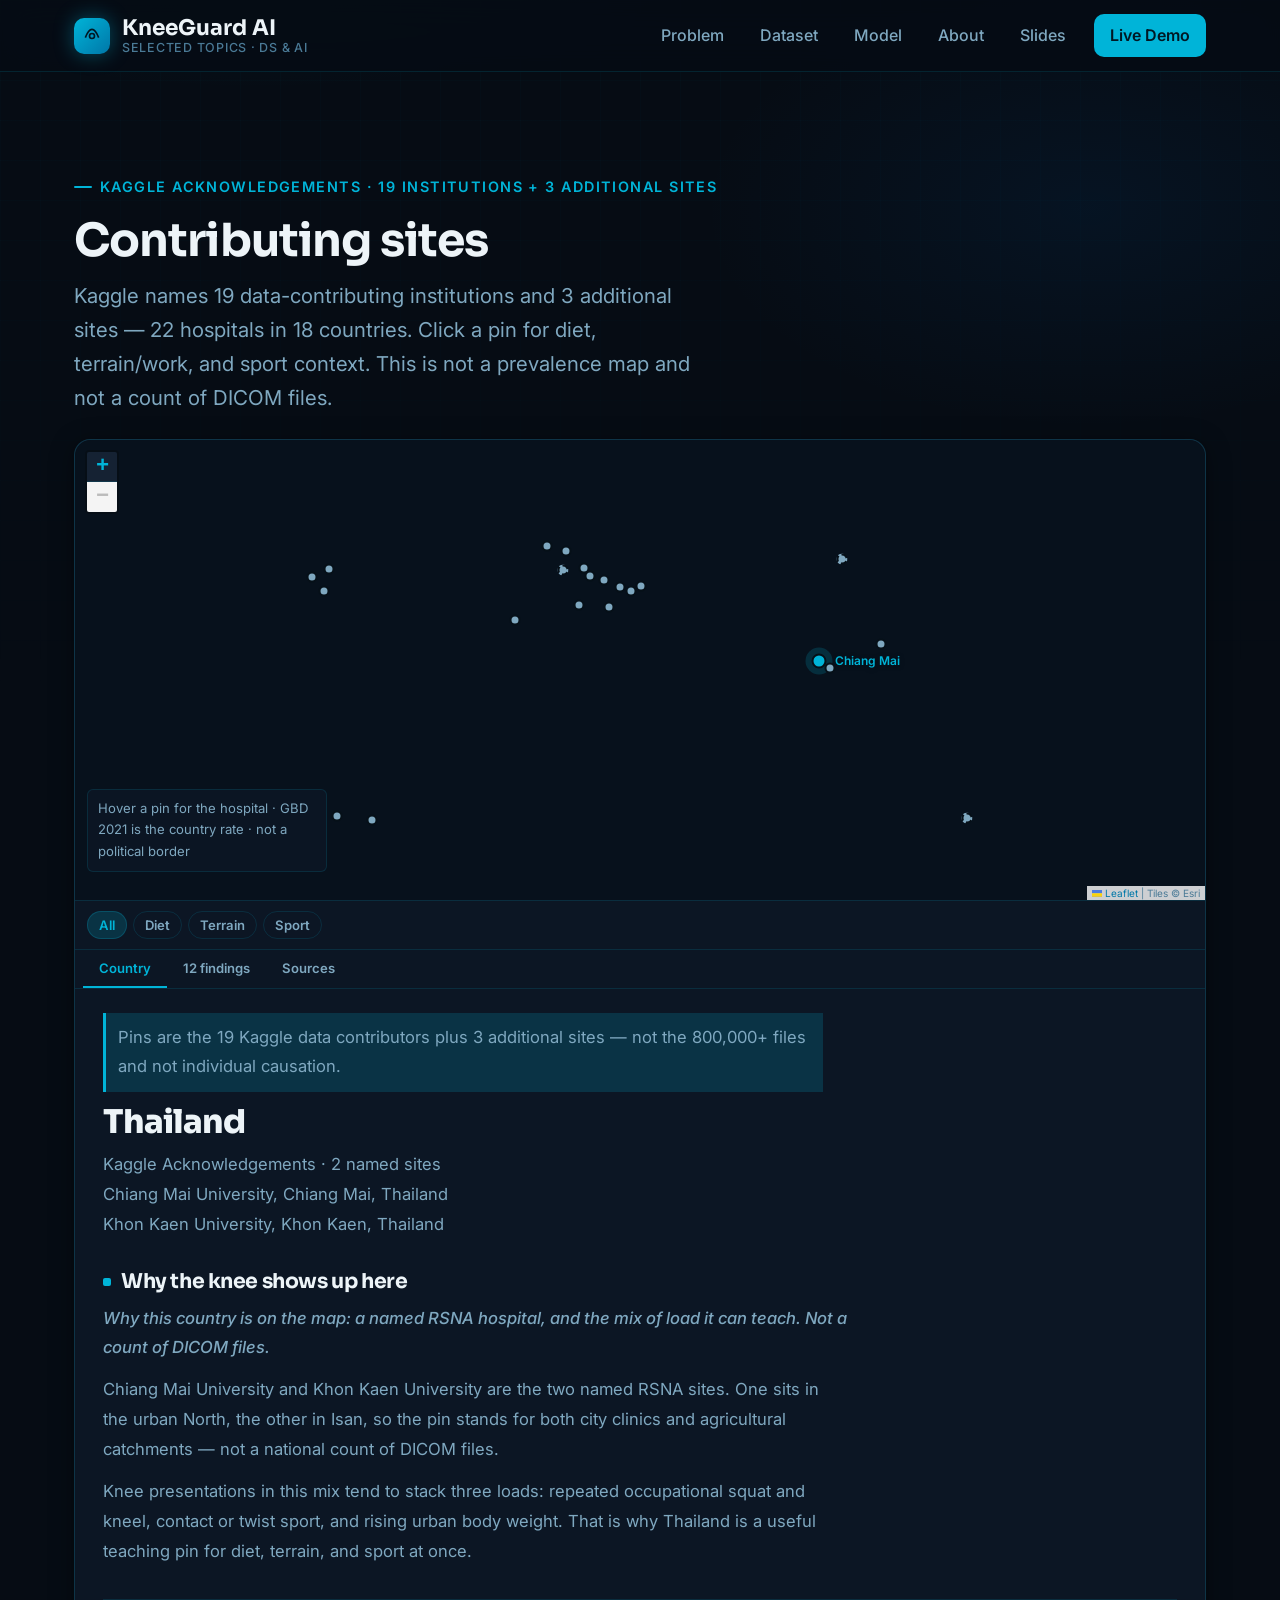
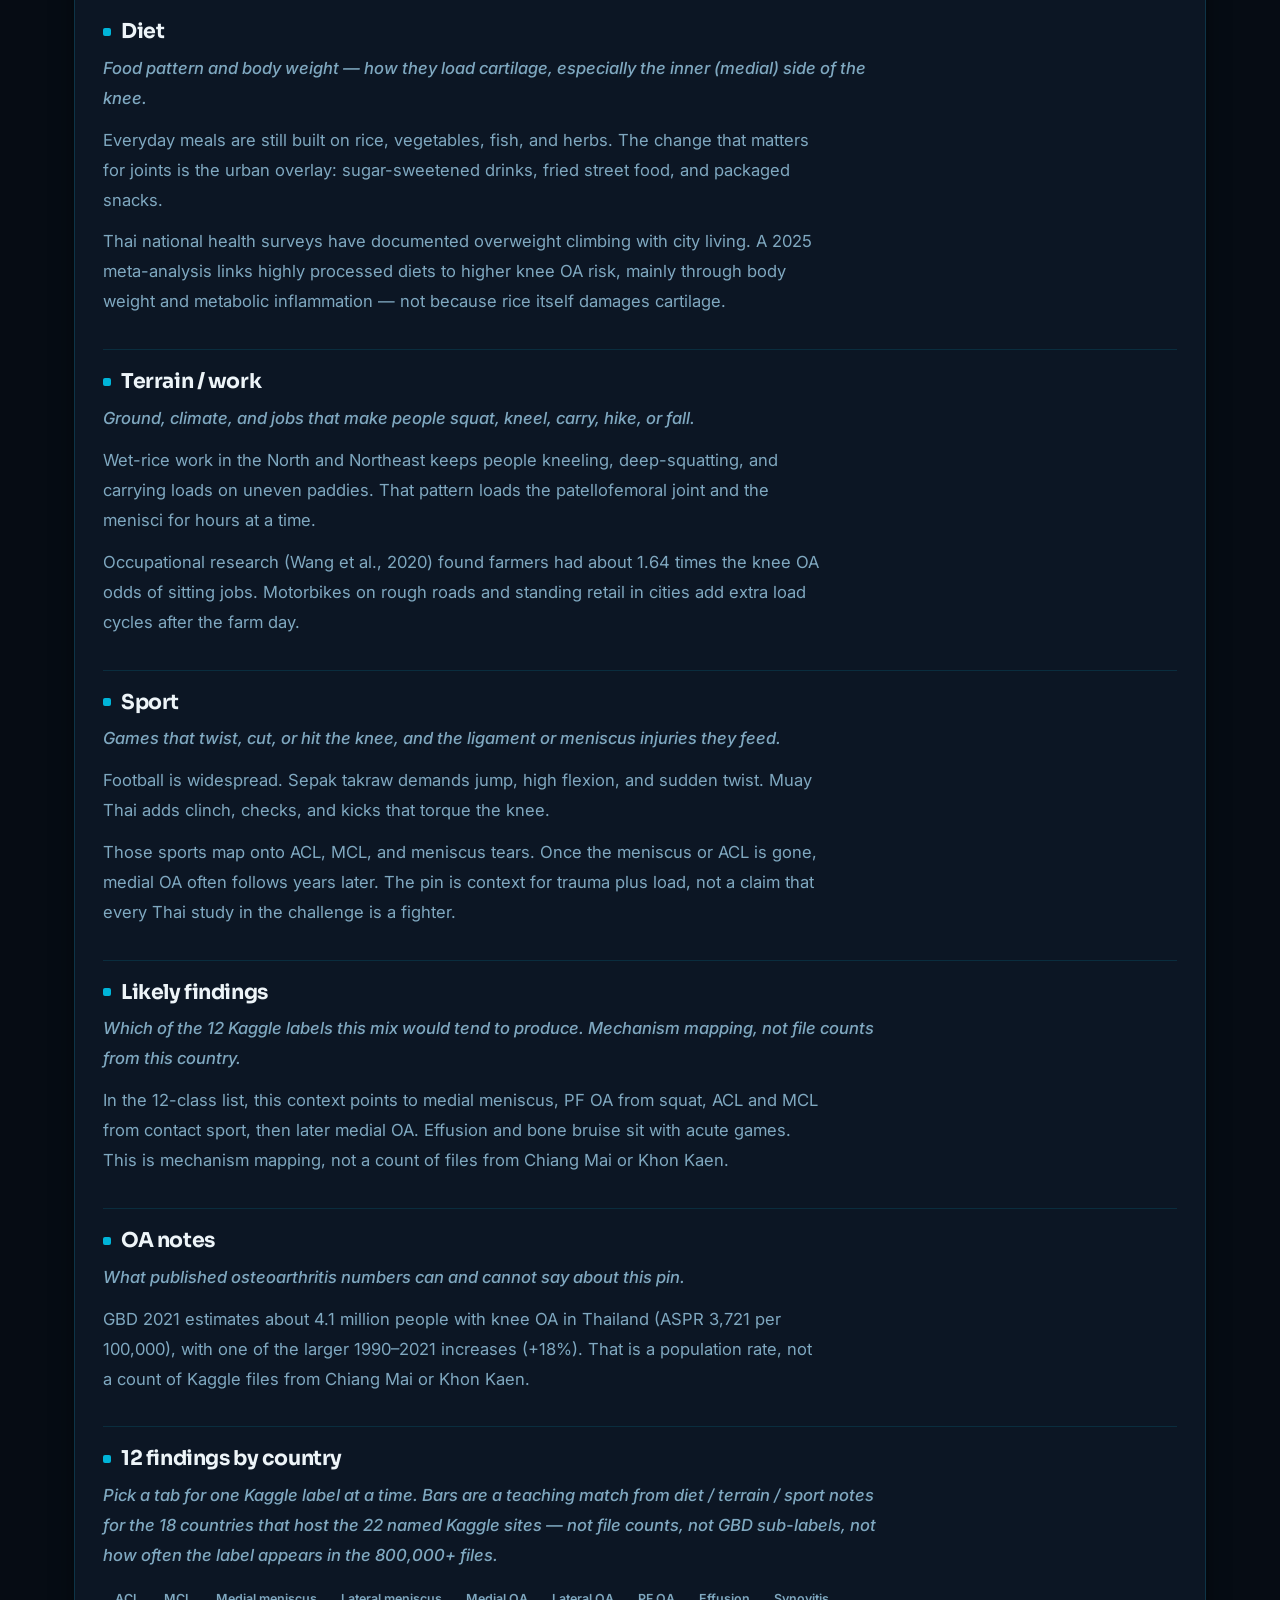
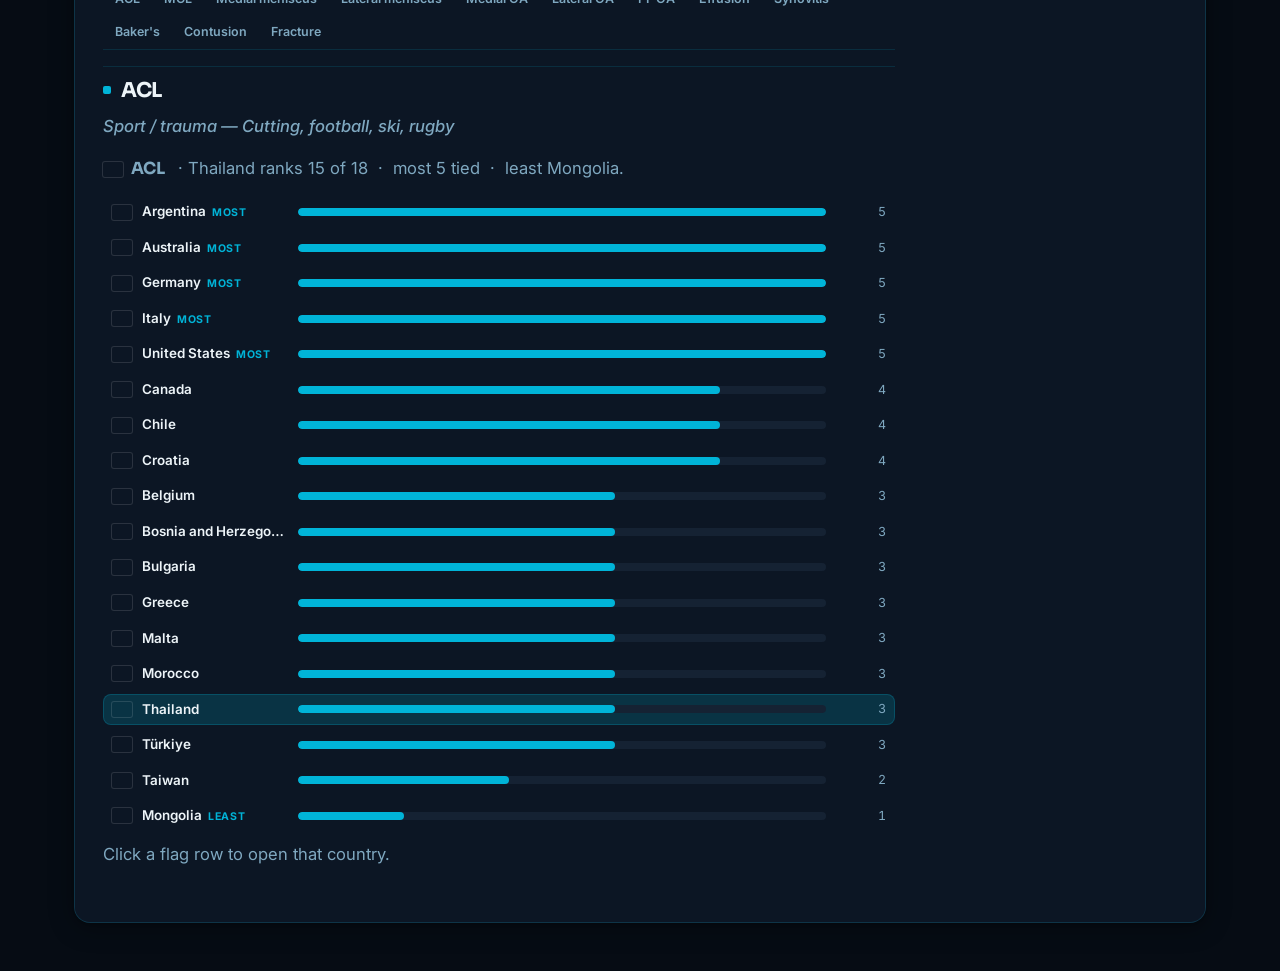
==== index.html @ 79f1cf7b "Add files via upload" ====
<!DOCTYPE html>
<html lang="en">
<head>
  <meta charset="UTF-8" />
  <meta name="viewport" content="width=device-width, initial-scale=1" />
  <title>Contributing sites — KneeGuard AI</title>
  <meta name="description" content="Map of the 19 Kaggle data-contributing institutions plus 3 additional sites from the RSNA 2026 Acknowledgements." />
  <link rel="icon" type="image/svg+xml" href="assets/favicon.svg" />
  <link rel="stylesheet" href="assets/css/styles.css" />
  <link rel="stylesheet" href="assets/css/map.css" />
  <link rel="stylesheet" href="vendor/leaflet.css" />
</head>
<body>
  <header class="site-header">
    <div class="nav-wrap">
      <a class="brand" href="index.html" aria-label="KneeGuard AI home">
        <span class="brand-icon" aria-hidden="true">
          <svg viewBox="0 0 24 24"><path d="M4 14c3-8 6-10 8-10s5 2 8 10"/><circle cx="12" cy="12" r="3"/></svg>
        </span>
        <span class="brand-text">
          KneeGuard AI
          <span class="brand-sub">Selected Topics · DS &amp; AI</span>
        </span>
      </a>
      <button class="nav-toggle" type="button" aria-label="Toggle navigation" aria-expanded="false">
        <span></span><span></span><span></span>
      </button>
      <ul class="nav-links" role="list">
        <li><a href="index.html">Problem</a></li>
        <li><a href="data.html">Dataset</a></li>
        <li><a href="model.html">Model</a></li>
        <li><a href="about.html">About</a></li>
        <li><a href="presentation/topic-problem-slides.html">Slides</a></li>
        <li><a href="demo.html" class="nav-cta">Live Demo</a></li>
      </ul>
    </div>
  </header>

  <main id="main-content">
    <div class="page-container">
      <section class="section" id="sites-map" aria-labelledby="sites-map-heading" style="border-bottom: none;">
        <div class="page-header" style="border-bottom: none; margin-bottom: var(--s5); padding-bottom: 0;">
          <p class="eyebrow">Kaggle Acknowledgements · 19 institutions + 3 additional sites</p>
          <h1 id="sites-map-heading">Contributing sites</h1>
          <p class="lead">
            Kaggle names 19 data-contributing institutions and 3 additional sites — 22 hospitals in 18 countries.
            Click a pin for diet, terrain/work, and sport context.
            This is not a prevalence map and not a count of DICOM files.
          </p>
        </div>
        <div class="atlas">
          <div class="atlas-map">
            <div id="world-map" role="application" aria-label="World map of 22 named Kaggle contributing sites"></div>
            <div id="pin-hover" class="pin-hover" hidden></div>
            <div class="atlas-legend">Hover a pin for the hospital · GBD 2021 is the country rate · not a political border</div>
          </div>
          <aside class="atlas-panel">
            <div class="atlas-toolbar" id="map-lenses"></div>
            <div class="atlas-tabs" role="tablist">
              <button class="atlas-tab is-on" data-tab="country" type="button" title="Diet, terrain, sport, and findings for the selected country">Country</button>
              <button class="atlas-tab" data-tab="findings" type="button" title="The 12 Kaggle knee labels and the load that produces them">12 findings</button>
              <button class="atlas-tab" data-tab="sources" type="button" title="Papers and pages used for this map, not a DICOM census">Sources</button>
            </div>
            <div class="atlas-body" id="map-panel"></div>
          </aside>
        </div>
      </section>
    </div>
  </main>

  <script src="assets/js/main.js"></script>
  <script src="vendor/leaflet.js"></script>
  <script src="assets/js/world-map.js"></script>
</body>
</html>
---- assets/css/styles.css ----
/* KneeGuard AI — Modern Clinical Lab  */
/* Tone: hospital AI lab, clean, trustworthy, precise */

@import url("https://fonts.googleapis.com/css2?family=Inter:wght@400;500;600;700&family=JetBrains+Mono:wght@400;500&family=Sora:wght@600;700;800&display=swap");

/* ─── Design tokens ──────────────────────────────── */
:root {
  /* Background layers */
  --bg-base:    #060c14;
  --bg-surface: #0c1624;
  --bg-card:    #101e2e;
  --bg-raised:  #152233;

  /* Brand / accent */
  --brand:      #00b4d8;
  --brand-dark: #0096b7;
  --brand-glow: rgba(0, 180, 216, .18);
  --brand-line: rgba(0, 180, 216, .22);

  /* Positive / warning / danger */
  --ok:   #34d399;
  --warn: #fbbf24;
  --err:  #f87171;

  /* Typography */
  --text-primary:   #edf4f8;
  --text-secondary: #7fa8c0;
  --text-tertiary:  #4a7a96;

  /* Borders */
  --border:       rgba(0, 180, 216, .14);
  --border-hover: rgba(0, 180, 216, .32);

  /* Radii */
  --r-sm: 6px;
  --r-md: 10px;
  --r-lg: 16px;

  /* Spacing scale (8-pt grid) */
  --s1: 4px; --s2: 8px; --s3: 12px; --s4: 16px;
  --s5: 24px; --s6: 32px; --s7: 48px; --s8: 64px;

  /* Type scale */
  --fs-xs:  0.82rem;
  --fs-sm:  0.98rem;
  --fs-md:  1.08rem;
  --fs-lg:  1.28rem;
  --fs-xl:  1.55rem;
  --fs-2xl: 2.05rem;
  --fs-3xl: 2.85rem;
  --fs-hero:clamp(3.1rem, 7vw, 5rem);

  /* Layout */
  --max-w: 1180px;
  --nav-h: 72px;

  /* Shadows */
  --shadow-card: 0 4px 24px rgba(0,0,0,.35), 0 1px 4px rgba(0,0,0,.25);
  --shadow-glow: 0 0 40px rgba(0,180,216,.12);

  /* Fonts */
  --font-ui:   "Inter", system-ui, sans-serif;
  --font-head: "Sora", "Inter", sans-serif;
  --font-mono: "JetBrains Mono", monospace;
}

/* ─── Reset ──────────────────────────────────────── */
*, *::before, *::after { box-sizing: border-box; }
html { scroll-behavior: smooth; -webkit-text-size-adjust: 100%; }
body {
  margin: 0;
  font-family: var(--font-ui);
  font-size: var(--fs-md);
  line-height: 1.65;
  color: var(--text-primary);
  background-color: var(--bg-base);
  background-image:
    radial-gradient(ellipse 1000px 500px at 20% -5%, rgba(0,180,216,.10) 0%, transparent 60%),
    radial-gradient(ellipse 700px 400px at 85% 5%,  rgba(0,96,183,.09)  0%, transparent 55%);
  min-height: 100vh;
}

/* Subtle grid overlay */
body::before {
  content: "";
  position: fixed; inset: 0; pointer-events: none; z-index: 0;
  background-image:
    linear-gradient(rgba(0,180,216,.025) 1px, transparent 1px),
    linear-gradient(90deg, rgba(0,180,216,.025) 1px, transparent 1px);
  background-size: 40px 40px;
  mask-image: linear-gradient(to bottom, black 0%, transparent 80%);
}

a { color: var(--brand); text-decoration: none; }
a:hover { text-decoration: underline; }
img, svg { display: block; max-width: 100%; }
p { margin: 0 0 var(--s4); }
h1,h2,h3,h4 { font-family: var(--font-head); line-height: 1.15; margin: 0 0 var(--s3); letter-spacing: -.02em; }

/* Focus ring — accessibility */
:focus-visible {
  outline: 2px solid var(--brand);
  outline-offset: 3px;
  border-radius: var(--r-sm);
}

/* ─── Utility ────────────────────────────────────── */
.sr-only {
  position: absolute; width: 1px; height: 1px;
  padding: 0; margin: -1px; overflow: hidden;
  clip: rect(0,0,0,0); border: 0;
}
.muted { color: var(--text-secondary); }
.mono  { font-family: var(--font-mono); font-size: var(--fs-sm); }
.center { text-align: center; }

.eyebrow {
  display: inline-flex; align-items: center; gap: var(--s2);
  font-size: 0.9rem; font-weight: 600;
  letter-spacing: .1em; text-transform: uppercase;
  color: var(--brand); margin-bottom: var(--s4);
}
.eyebrow::before {
  content: ""; display: inline-block;
  width: 18px; height: 2px; background: var(--brand);
  border-radius: 2px;
}

.section-label {
  font-size: var(--fs-xs); font-weight: 600;
  letter-spacing: .1em; text-transform: uppercase;
  color: var(--text-tertiary); margin-bottom: var(--s3);
}

/* ─── Badge / tag ────────────────────────────────── */
.badge {
  display: inline-flex; align-items: center; gap: var(--s1);
  padding: 3px 10px;
  font-size: var(--fs-xs); font-weight: 600;
  border-radius: 999px;
  border: 1px solid var(--border);
  color: var(--text-secondary);
}
.badge-brand { border-color: var(--brand-line); color: var(--brand); background: var(--brand-glow); }
.badge-ok    { border-color: rgba(52,211,153,.3); color: var(--ok); background: rgba(52,211,153,.08); }
.badge-warn  { border-color: rgba(251,191,36,.3); color: var(--warn); background: rgba(251,191,36,.08); }

.placeholder {
  display: inline-flex; align-items: center; gap: 4px;
  padding: 2px 8px; border-radius: var(--r-sm);
  font-size: var(--fs-xs); font-weight: 600;
  background: rgba(251,191,36,.10);
  border: 1px dashed rgba(251,191,36,.35);
  color: var(--warn);
}

/* ─── Buttons ────────────────────────────────────── */
.btn {
  display: inline-flex; align-items: center; justify-content: center; gap: var(--s2);
  padding: 13px 26px;
  font-family: var(--font-ui); font-size: 1.02rem; font-weight: 600;
  border-radius: 999px; border: 1px solid transparent;
  cursor: pointer; text-decoration: none;
  transition: transform .15s ease, filter .15s ease, background .2s ease, border-color .2s ease;
  white-space: nowrap;
}
.btn:hover { text-decoration: none; transform: translateY(-1px); }
.btn:active { transform: translateY(0); }

.btn-primary {
  background: var(--brand); color: #03111c; border-color: var(--brand);
}
.btn-primary:hover { filter: brightness(1.08); }

.btn-ghost {
  background: transparent; color: var(--text-primary);
  border-color: var(--border-hover);
}
.btn-ghost:hover { background: rgba(255,255,255,.04); }

.btn-sm { padding: 6px 16px; font-size: var(--fs-xs); }

/* ─── Navigation ─────────────────────────────────── */
.site-header {
  position: sticky; top: 0; z-index: 200;
  height: var(--nav-h);
  background: rgba(6,12,20,.88);
  backdrop-filter: blur(16px) saturate(1.5);
  border-bottom: 1px solid var(--border);
}

.nav-wrap {
  max-width: var(--max-w); margin: 0 auto; height: 100%;
  padding: 0 var(--s5);
  display: flex; align-items: center; justify-content: space-between; gap: var(--s5);
  position: relative;
}

.brand {
  display: flex; align-items: center; gap: var(--s3);
  color: var(--text-primary); text-decoration: none;
  font-family: var(--font-head); font-weight: 700; font-size: 1.35rem;
  flex-shrink: 0;
}
.brand:hover { text-decoration: none; }

.brand-icon {
  width: 36px; height: 36px; border-radius: var(--r-md);
  background: linear-gradient(135deg, var(--brand), #0077a8);
  display: grid; place-items: center;
  box-shadow: 0 0 20px rgba(0,180,216,.4);
  flex-shrink: 0;
}
.brand-icon svg { width: 20px; height: 20px; stroke: #001824; stroke-width: 2; fill: none; }

.brand-text { display: flex; flex-direction: column; line-height: 1.2; }
.brand-sub { font-family: var(--font-ui); font-size: 0.78rem; font-weight: 500; color: var(--text-tertiary); letter-spacing: .06em; text-transform: uppercase; }

.nav-links { display: flex; align-items: center; gap: var(--s1); list-style: none; margin: 0; padding: 0; }
.nav-links a {
  display: block; padding: 8px 16px;
  font-size: 1rem; font-weight: 500; color: var(--text-secondary);
  border-radius: var(--r-md);
  transition: color .18s, background .18s;
}
.nav-links a:hover, .nav-links a.is-active { color: var(--text-primary); background: rgba(0,180,216,.10); text-decoration: none; }
.nav-links a.nav-cta { background: var(--brand); color: #001824 !important; font-weight: 600; margin-left: var(--s2); }
.nav-links a.nav-cta:hover { filter: brightness(1.08); background: var(--brand); }

.nav-toggle {
  display: none; padding: 6px; border: 1px solid var(--border-hover);
  border-radius: var(--r-md); background: transparent; color: var(--text-primary);
  cursor: pointer; width: 40px; height: 40px;
  flex-direction: column; align-items: center; justify-content: center; gap: 5px;
}
.nav-toggle span { display: block; width: 18px; height: 2px; background: currentColor; border-radius: 2px; transition: transform .2s, opacity .2s; }

/* ─── Page layout ────────────────────────────────── */
main { position: relative; z-index: 1; }

.page-container { max-width: var(--max-w); margin: 0 auto; padding: 0 var(--s5); }

.page-header {
  padding: var(--s7) 0 var(--s6);
  border-bottom: 1px solid var(--border);
  margin-bottom: var(--s7);
}
.page-header h1 { font-size: var(--fs-3xl); }
.page-header .lead { font-size: var(--fs-lg); color: var(--text-secondary); max-width: 48ch; margin: 0; }

/* ─── Hero ───────────────────────────────────────── */
.hero {
  position: relative; overflow: hidden;
  min-height: calc(100vh - var(--nav-h));
  display: flex; align-items: center;
  border-bottom: 1px solid var(--border);
}

.hero-visual {
  position: absolute; inset: 0;
  pointer-events: none;
  z-index: 0;
}

.hero-photo {
  position: absolute; inset: 0;
  width: 100%;
  height: 100%;
  max-width: none;
  object-fit: cover;
  object-position: 58% center;
  opacity: .78;
}

.hero-scrim {
  position: absolute; inset: 0;
  background:
    linear-gradient(90deg,
      rgba(6,12,20,.94) 0%,
      rgba(6,12,20,.78) 36%,
      rgba(6,12,20,.35) 68%,
      rgba(6,12,20,.18) 100%),
    linear-gradient(to top, rgba(6,12,20,.55) 0%, transparent 42%);
}

.hero-scrim::after {
  content: "";
  position: absolute; inset: 0;
  background: repeating-linear-gradient(
    0deg,
    transparent,
    transparent 3px,
    rgba(0,180,216,.014) 3px,
    rgba(0,180,216,.014) 4px
  );
  opacity: .45;
}

.hero-content {
  position: relative; z-index: 2;
  width: 100%; max-width: var(--max-w);
  margin: 0 auto;
  padding: var(--s7) var(--s5);
  animation: rise-in .7s ease both;
}

.hero-copy {
  min-width: 0;
  max-width: 40rem;
}

.hero h1 {
  font-size: var(--fs-hero);
  max-width: 12ch;
  margin-bottom: var(--s4);
}

.hero-lead {
  max-width: 38ch;
  color: var(--text-secondary);
  font-size: var(--fs-lg);
  line-height: 1.55;
  margin-bottom: var(--s6);
}

.cta-row { display: flex; flex-wrap: wrap; gap: var(--s3); }

@media (max-width: 900px) {
  .hero {
    min-height: auto;
    align-items: stretch;
  }
  .hero-content {
    padding-top: var(--s6);
    padding-bottom: var(--s6);
  }
  .hero-photo {
    object-position: center 30%;
    opacity: .42;
  }
  .hero-scrim {
    background:
      linear-gradient(180deg,
        rgba(6,12,20,.55) 0%,
        rgba(6,12,20,.82) 45%,
        rgba(6,12,20,.96) 100%);
  }
}

/* ─── Stat bar ───────────────────────────────────── */
.stat-bar {
  display: flex; flex-wrap: wrap; gap: 1px;
  border: 1px solid var(--border); border-radius: var(--r-lg);
  background: var(--border); overflow: hidden;
  margin-top: var(--s6);
}
.stat-item {
  flex: 1; min-width: 110px;
  padding: var(--s4) var(--s3);
  background: rgba(16,30,46,.92);
  text-align: center;
}
.stat-num { font-family: var(--font-head); font-size: 1.7rem; font-weight: 700; color: var(--brand); line-height: 1; margin-bottom: var(--s2); }
.stat-label { font-size: 0.78rem; color: var(--text-secondary); letter-spacing: .04em; text-transform: uppercase; }

/* ─── Pipeline strip ─────────────────────────────── */
.pipeline { display: grid; grid-template-columns: repeat(6, 1fr); gap: 1px; background: var(--border); border-radius: var(--r-lg); overflow: hidden; }
.pipeline-step {
  background: var(--bg-card); padding: var(--s4) var(--s3);
  text-align: center; font-size: 0.9rem; font-weight: 600;
}
.pipeline-step .step-num { display: block; font-size: var(--fs-xs); color: var(--brand); letter-spacing: .08em; margin-bottom: var(--s2); }
.pipeline-step .step-label { color: var(--text-primary); font-size: var(--fs-sm); }

/* ─── Sections ───────────────────────────────────── */
.section { padding: var(--s7) 0; border-bottom: 1px solid var(--border); }
.section:last-of-type { border-bottom: none; }

.section-header { margin-bottom: var(--s6); }
.section-header h2 { font-size: var(--fs-2xl); }
.section-header p  { color: var(--text-secondary); max-width: 52ch; margin: 0; }

/* ─── Grid layouts ───────────────────────────────── */
.col-2 { display: grid; grid-template-columns: 1.2fr 1fr; gap: var(--s6); align-items: start; }
.col-3 { display: grid; grid-template-columns: repeat(3, 1fr); gap: var(--s5); }
.col-4 { display: grid; grid-template-columns: repeat(4, 1fr); gap: var(--s5); }

/* ─── Card ───────────────────────────────────────── */
.card {
  border: 1px solid var(--border); border-radius: var(--r-lg);
  background: var(--bg-card);
  padding: var(--s5);
  transition: border-color .2s, box-shadow .2s;
}
.card:hover { border-color: var(--border-hover); box-shadow: var(--shadow-glow); }
.card h3 { font-size: var(--fs-lg); margin-bottom: var(--s2); }
.card > p { color: var(--text-secondary); margin: 0; font-size: var(--fs-sm); }

.card-link { display: block; text-decoration: none; color: inherit; }
.card-link:hover { text-decoration: none; }
.card-icon {
  width: 44px; height: 44px; border-radius: var(--r-md);
  background: var(--brand-glow); border: 1px solid var(--brand-line);
  display: grid; place-items: center; margin-bottom: var(--s4);
}
.card-icon svg { width: 22px; height: 22px; stroke: var(--brand); stroke-width: 1.8; fill: none; }

/* ─── Callout ────────────────────────────────────── */
.callout {
  padding: var(--s4) var(--s5);
  border-left: 3px solid var(--brand);
  border-radius: 0 var(--r-md) var(--r-md) 0;
  background: var(--brand-glow);
  font-size: var(--fs-sm);
  margin: var(--s5) 0;
}
.callout strong { color: var(--text-primary); }

/* ─── Table ──────────────────────────────────────── */
.table-wrap {
  overflow-x: auto; border: 1px solid var(--border);
  border-radius: var(--r-lg); background: var(--bg-card);
}
table { width: 100%; border-collapse: collapse; min-width: 520px; }
th, td { padding: 12px var(--s5); text-align: left; vertical-align: top; border-bottom: 1px solid var(--border); font-size: var(--fs-sm); }
th { font-size: var(--fs-xs); font-weight: 600; letter-spacing: .06em; text-transform: uppercase; color: var(--brand); background: rgba(0,180,216,.05); }
tr:last-child td { border-bottom: none; }
tbody tr:hover { background: rgba(255,255,255,.02); }

/* ─── Check list ─────────────────────────────────── */
.list-check { list-style: none; margin: 0; padding: 0; }
.list-check li {
  position: relative; padding-left: 22px;
  margin-bottom: var(--s3); color: var(--text-secondary); font-size: var(--fs-sm);
}
.list-check li::before {
  content: ""; position: absolute; left: 0; top: 8px;
  width: 8px; height: 8px; border-radius: 2px;
  background: var(--brand);
}

/* ─── Workflow steps ─────────────────────────────── */
.workflow { display: flex; flex-direction: column; gap: var(--s3); }
.workflow-step {
  display: grid; grid-template-columns: 44px 1fr; gap: var(--s4);
  align-items: start;
  padding: var(--s4) var(--s5); border: 1px solid var(--border);
  border-radius: var(--r-md); background: var(--bg-card);
  transition: border-color .2s;
}
.workflow-step:hover { border-color: var(--border-hover); }
.step-badge {
  width: 36px; height: 36px; border-radius: var(--r-md);
  background: var(--brand-glow); border: 1px solid var(--brand-line);
  display: grid; place-items: center;
  font-family: var(--font-head); font-weight: 700; font-size: var(--fs-sm); color: var(--brand);
}
.workflow-step h3 { font-size: var(--fs-md); margin-bottom: var(--s1); }
.workflow-step p  { margin: 0; color: var(--text-secondary); font-size: var(--fs-sm); }

/* ─── Data pipeline diagram ──────────────────────── */
.pipeline-diagram {
  border: 1px solid var(--border); border-radius: var(--r-lg);
  background: var(--bg-card); padding: var(--s5); overflow-x: auto;
}
.pipeline-row { display: flex; align-items: center; gap: var(--s2); min-width: 680px; }
.pipeline-row + .pipeline-row { margin-top: var(--s3); padding-top: var(--s3); border-top: 1px dashed var(--border); }
.pipe-node {
  flex: 1; min-width: 100px;
  padding: 10px var(--s3); text-align: center;
  border: 1px solid var(--border); border-radius: var(--r-md);
  background: var(--bg-raised); font-size: var(--fs-xs); font-weight: 600;
}
.pipe-node small { display: block; color: var(--text-tertiary); font-weight: 400; margin-top: 2px; }
.pipe-arrow { color: var(--brand); font-size: var(--fs-lg); flex-shrink: 0; }

/* ─── EDA / mock charts ──────────────────────────── */
.chart-wrap { display: flex; flex-direction: column; gap: 0; }
.bar-chart-row { display: flex; align-items: center; gap: var(--s3); padding: 5px 0; font-size: var(--fs-xs); }
.bar-chart-label { flex: 0 0 110px; color: var(--text-secondary); text-align: right; white-space: nowrap; overflow: hidden; text-overflow: ellipsis; }
.bar-chart-track { flex: 1; height: 10px; border-radius: 999px; background: rgba(255,255,255,.06); overflow: hidden; }
.bar-chart-fill  { height: 100%; border-radius: 999px; background: linear-gradient(90deg, var(--brand-dark), var(--brand)); transition: width 1s ease; }
.bar-chart-val   { flex: 0 0 36px; color: var(--text-secondary); font-family: var(--font-mono); font-size: var(--fs-xs); }

/* ─── Decision rules ─────────────────────────────── */
.risk-row {
  display: grid; grid-template-columns: 90px 1fr 1.4fr; gap: var(--s4);
  padding: var(--s4) var(--s5); border: 1px solid var(--border);
  border-radius: var(--r-md); background: var(--bg-card);
  margin-bottom: var(--s3); align-items: start; font-size: var(--fs-sm);
}
.risk-badge {
  display: inline-block; padding: 4px 12px; border-radius: 999px;
  font-size: var(--fs-xs); font-weight: 700; letter-spacing: .04em; text-align: center;
}
.risk-low    { background: rgba(52,211,153,.12); color: var(--ok);  border: 1px solid rgba(52,211,153,.3); }
.risk-medium { background: rgba(251,191,36,.10); color: var(--warn); border: 1px solid rgba(251,191,36,.3); }
.risk-high   { background: rgba(248,113,113,.12); color: var(--err); border: 1px solid rgba(248,113,113,.3); }

/* ─── Team cards ─────────────────────────────────── */
.team-grid { display: grid; grid-template-columns: repeat(4, 1fr); gap: var(--s4); }
.team-card {
  border: 1px solid var(--border); border-radius: var(--r-lg);
  background: var(--bg-card); padding: var(--s5); text-align: center;
  transition: border-color .2s, transform .2s;
}
.team-card:hover { border-color: var(--border-hover); transform: translateY(-3px); }
.avatar {
  width: 64px; height: 64px; border-radius: 50%;
  background: linear-gradient(135deg, var(--bg-raised), var(--bg-surface));
  border: 2px solid var(--brand-line);
  margin: 0 auto var(--s3);
  display: grid; place-items: center;
  font-family: var(--font-head); font-size: 0.95rem; font-weight: 700; color: var(--brand);
}
.team-card h3 { font-size: var(--fs-md); margin-bottom: var(--s1); }
.team-card .role { font-size: var(--fs-xs); color: var(--brand); font-weight: 600; letter-spacing: .06em; text-transform: uppercase; margin-bottom: var(--s3); }
.team-card p { font-size: var(--fs-xs); color: var(--text-secondary); margin: 0; }

/* ─── References ─────────────────────────────────── */
.ref-list { list-style: none; margin: 0; padding: 0; }
.ref-list li {
  padding: var(--s4) var(--s5); border: 1px solid var(--border);
  border-radius: var(--r-md); background: var(--bg-card);
  margin-bottom: var(--s3); font-size: var(--fs-sm); color: var(--text-secondary);
  counter-increment: ref-counter;
  position: relative; padding-left: 52px;
}
.ref-list { counter-reset: ref-counter; }
.ref-list li::before {
  content: "[" counter(ref-counter) "]";
  position: absolute; left: var(--s4); top: var(--s4);
  font-family: var(--font-mono); font-size: var(--fs-xs); color: var(--brand); font-weight: 600;
}
.ref-list a { color: var(--brand); }

/* ─── Demo surface ───────────────────────────────── */
.demo-layout { display: grid; grid-template-columns: 1fr 1.15fr; gap: var(--s5); }
.demo-panel {
  border: 1px solid var(--border); border-radius: var(--r-lg);
  background: var(--bg-card); padding: var(--s5);
}
.demo-panel h2 { font-size: var(--fs-xl); margin-bottom: var(--s5); }

.field { margin-bottom: var(--s4); }
.field label { display: block; font-size: var(--fs-xs); font-weight: 600; letter-spacing: .06em; text-transform: uppercase; color: var(--text-secondary); margin-bottom: var(--s2); }
.field select, .field textarea {
  width: 100%; background: var(--bg-base); border: 1px solid var(--border-hover);
  color: var(--text-primary); border-radius: var(--r-md); padding: 10px var(--s4);
  font-family: var(--font-ui); font-size: var(--fs-sm);
  transition: border-color .2s;
}
.field select:focus, .field textarea:focus { border-color: var(--brand); outline: none; }
.field textarea { min-height: 80px; resize: vertical; }

.scan-grid { display: grid; grid-template-columns: repeat(3, 1fr); gap: var(--s2); margin-bottom: var(--s4); }
.scan-tile {
  aspect-ratio: 1; border-radius: var(--r-md); border: 1px solid var(--border);
  background: linear-gradient(145deg, #0e1f2e, #071320);
  position: relative; overflow: hidden; cursor: pointer;
  transition: border-color .2s;
}
.scan-tile::after { content: attr(data-label); position: absolute; bottom: 6px; left: 8px; font-size: var(--fs-xs); color: var(--text-tertiary); font-family: var(--font-mono); }
.scan-tile.is-active { border-color: var(--brand); box-shadow: inset 0 0 0 1px rgba(0,180,216,.3); }
.scan-glow { position: absolute; border-radius: 50%; background: radial-gradient(circle, rgba(0,180,216,.22), transparent 60%); width: 80%; height: 80%; top: 10%; left: 10%; }

.findings-list { display: flex; flex-direction: column; gap: var(--s3); }
.finding-row { display: grid; grid-template-columns: 1fr 48px; gap: var(--s2); align-items: center; }
.finding-name { font-size: var(--fs-sm); }
.finding-score { font-family: var(--font-mono); font-size: var(--fs-sm); font-weight: 500; color: var(--brand); text-align: right; }
.finding-bar { grid-column: 1 / -1; height: 6px; border-radius: 999px; background: rgba(255,255,255,.06); overflow: hidden; }
.finding-bar-fill { height: 100%; border-radius: 999px; background: linear-gradient(90deg, #007fa3, var(--brand)); width: 0; transition: width .8s cubic-bezier(.22,1,.36,1); }

.action-panel {
  margin-top: var(--s5); padding: var(--s4) var(--s5);
  border: 1px solid var(--border); border-radius: var(--r-lg);
  background: var(--bg-raised);
}
.action-panel[data-level="low"]    { border-color: rgba(52,211,153,.3); background: rgba(52,211,153,.05); }
.action-panel[data-level="medium"] { border-color: rgba(251,191,36,.3); background: rgba(251,191,36,.05); }
.action-panel[data-level="high"]   { border-color: rgba(248,113,113,.3); background: rgba(248,113,113,.05); }
.action-panel h3 { font-size: var(--fs-lg); margin-bottom: var(--s2); }
.action-panel p  { margin: 0; color: var(--text-secondary); font-size: var(--fs-sm); }

.disclaimer {
  padding: 10px var(--s5); border-radius: var(--r-md);
  border: 1px dashed rgba(251,191,36,.35); background: rgba(251,191,36,.06);
  color: #e8c96a; font-size: var(--fs-sm); margin-bottom: var(--s5);
}

/* ─── Site footer ────────────────────────────────── */
.site-footer {
  position: relative; z-index: 1;
  border-top: 1px solid var(--border);
  padding: var(--s7) var(--s5) var(--s5);
  color: var(--text-tertiary); font-size: var(--fs-sm);
}
.footer-inner {
  max-width: var(--max-w); margin: 0 auto;
  display: grid; grid-template-columns: 1.5fr 1fr 1fr; gap: var(--s6);
}
.footer-brand { font-family: var(--font-head); font-weight: 700; font-size: var(--fs-lg); color: var(--text-primary); margin-bottom: var(--s2); }
.footer-nav-label { font-size: var(--fs-xs); font-weight: 600; letter-spacing: .08em; text-transform: uppercase; color: var(--text-tertiary); margin-bottom: var(--s3); }
.footer-links { list-style: none; margin: 0; padding: 0; }
.footer-links li { margin-bottom: var(--s2); }
.footer-links a { color: var(--text-secondary); font-size: var(--fs-sm); transition: color .18s; }
.footer-links a:hover { color: var(--brand); text-decoration: none; }
.footer-bottom {
  max-width: var(--max-w); margin: var(--s5) auto 0;
  padding-top: var(--s5); border-top: 1px solid var(--border);
  display: flex; justify-content: space-between; flex-wrap: wrap; gap: var(--s3);
  font-size: var(--fs-xs); color: var(--text-tertiary);
}

/* ─── Animations ─────────────────────────────────── */
@keyframes rise-in  { from { opacity:0; transform:translateY(20px); } to { opacity:1; transform:translateY(0); } }
@keyframes fade-in  { from { opacity:0; } to { opacity:1; } }

.animate-rise { animation: rise-in .65s ease both; }
.animate-rise-2 { animation: rise-in .65s .1s ease both; }
.animate-rise-3 { animation: rise-in .65s .2s ease both; }

/* ─── Responsive ─────────────────────────────────── */
@media (max-width: 1024px) {
  .team-grid { grid-template-columns: repeat(2, 1fr); }
  .col-3, .col-4 { grid-template-columns: repeat(2, 1fr); }
}
@media (max-width: 860px) {
  .col-2, .demo-layout { grid-template-columns: 1fr; }
  .pipeline { grid-template-columns: repeat(3, 1fr); }
  .footer-inner { grid-template-columns: 1fr 1fr; }
}
@media (max-width: 640px) {
  :root { --s7: 36px; --s8: 48px; }
  .nav-toggle { display: inline-flex; }
  .nav-links {
    display: none; position: absolute; top: var(--nav-h); left: 0; right: 0;
    flex-direction: column; align-items: stretch; padding: var(--s3);
    background: rgba(6,12,20,.97); border-bottom: 1px solid var(--border);
  }
  .nav-links.is-open { display: flex; }
  .nav-links a.nav-cta { margin-left: 0; border-radius: var(--r-md); }
  .col-3, .col-4, .team-grid { grid-template-columns: 1fr; }
  .pipeline { grid-template-columns: repeat(2, 1fr); }
  .footer-inner { grid-template-columns: 1fr; }
  .risk-row { grid-template-columns: 1fr; }
}
---- assets/css/map.css ----
/* Merge into KneeGuard: link this file after assets/css/styles.css */

.atlas {
  display: grid;
  grid-template-columns: 1fr;
  grid-template-rows: 460px auto;
  height: auto;
  border: 1px solid var(--border);
  border-radius: var(--r-lg);
  overflow: hidden;
  background: var(--bg-card);
  box-shadow: var(--shadow-card);
}
.atlas-map {
  position: relative;
  height: 460px;
  min-height: 460px;
  overflow: hidden;
  background: #07111c;
  border-radius: var(--r-lg) var(--r-lg) 0 0;
}
.atlas-map .leaflet-container {
  position: absolute;
  inset: 0;
  width: 100%;
  height: 100%;
  background: #07111c;
  font-family: var(--font-ui);
  z-index: 1;
  overflow: hidden;
}
.atlas-map .leaflet-control-attribution {
  background: rgba(6, 12, 20, 0.82);
  color: var(--text-tertiary);
  font-size: 10px;
}
.atlas-map .leaflet-control-zoom a {
  background: var(--bg-raised);
  color: var(--brand);
  border-color: var(--border);
}
.atlas-legend {
  position: absolute;
  z-index: 500;
  left: 12px;
  bottom: 28px;
  max-width: 240px;
  padding: 8px 10px;
  background: rgba(12, 22, 36, 0.92);
  border: 1px solid var(--border);
  border-radius: var(--r-sm);
  color: var(--text-secondary);
  font-size: var(--fs-xs);
  pointer-events: none;
}
.pin-wrap {
  background: none !important;
  border: none !important;
}
.pin {
  position: relative;
  display: block;
  width: 28px;
  height: 28px;
  cursor: pointer;
}
.pin i {
  position: absolute;
  left: 50%;
  top: 50%;
  width: 11px;
  height: 11px;
  border-radius: 50%;
  background: var(--text-secondary);
  border: 2px solid #061018;
  transform: translate(-50%, -50%);
}
.pin b {
  position: absolute;
  left: 30px;
  top: 50%;
  transform: translateY(-50%);
  font-size: 12px;
  font-weight: 600;
  color: var(--text-primary);
  opacity: 0;
  white-space: nowrap;
  pointer-events: none;
  text-shadow: 0 1px 4px #061018;
}
.pin:hover b,
.pin.is-on b {
  opacity: 1;
}
.pin.is-extra i {
  border-style: dashed;
}
.pin.is-on i {
  width: 15px;
  height: 15px;
  background: var(--brand);
  box-shadow: 0 0 0 6px var(--brand-glow);
}
.pin.is-on b {
  color: var(--brand);
}
.pin-hover {
  position: absolute;
  z-index: 700;
  width: 248px;
  max-width: calc(100% - 16px);
  padding: 10px 12px;
  background: rgba(12, 22, 36, 0.96);
  border: 1px solid var(--border);
  border-radius: 10px;
  box-shadow: var(--shadow-card);
  pointer-events: auto;
}
.pin-tip strong {
  display: block;
  font-family: var(--font-head);
  font-size: 0.98rem;
  font-weight: 700;
  color: var(--text-primary);
}
.pin-tip-extra {
  margin: 4px 0 0;
  color: var(--brand);
  font-size: 11px;
  font-weight: 600;
  letter-spacing: 0.04em;
  text-transform: uppercase;
}
.pin-tip-gbd {
  color: var(--brand);
  font-size: 12px;
  font-weight: 600;
  line-height: 1.45;
  margin: 6px 0 8px;
}
.pin-tip ul {
  margin: 0;
  padding: 0 0 0 16px;
  color: var(--text-secondary);
  font-size: 12px;
  line-height: 1.5;
}
.pin-tip li + li {
  margin-top: 4px;
}
.pin-tip li span {
  color: var(--text-primary);
  font-weight: 600;
}
.pin-tip-note {
  font-size: 10px;
  color: var(--text-tertiary);
  margin: 8px 0 0;
  line-height: 1.4;
}
.atlas-panel {
  display: flex;
  flex-direction: column;
  border-left: none;
  border-top: 1px solid var(--border);
  background: var(--bg-surface);
}
.atlas-toolbar,
.atlas-tabs {
  display: flex;
  flex-wrap: wrap;
  gap: 6px;
  padding: 10px 12px;
  border-bottom: 1px solid var(--border);
}
.atlas-tabs {
  gap: 0;
  padding: 0 8px;
  justify-content: flex-start;
}
.atlas-chip,
.atlas-tab {
  border: 1px solid var(--border);
  background: transparent;
  color: var(--text-secondary);
  border-radius: 999px;
  padding: 5px 11px;
  font-family: var(--font-ui);
  font-size: var(--fs-xs);
  font-weight: 600;
  cursor: pointer;
}
.atlas-chip.is-on,
.atlas-tab.is-on {
  background: var(--brand-glow);
  color: var(--brand);
  border-color: var(--brand-line);
}
.atlas-tab {
  flex: 0 0 auto;
  border-radius: 0;
  border: 0;
  border-bottom: 2px solid transparent;
  padding: 10px 16px;
}
.atlas-tab.is-on {
  background: transparent;
  border-bottom-color: var(--brand);
}
.atlas-body {
  overflow: visible;
  padding: 24px 28px 40px;
  font-family: var(--font-ui);
  font-size: 1.05rem;
  line-height: 1.75;
}
.atlas-body h2 {
  font-family: var(--font-head);
  font-size: var(--fs-2xl);
  font-weight: 800;
  letter-spacing: -0.03em;
  line-height: 1.15;
  color: var(--text-primary);
  margin: 4px 0 8px;
}
.atlas-body h3 {
  font-family: var(--font-head);
  font-size: var(--fs-lg);
  font-weight: 700;
  letter-spacing: -0.02em;
  text-transform: none;
  color: var(--text-primary);
  margin: 32px 0 10px;
  padding-top: 20px;
  border-top: 1px solid var(--border);
}
.atlas-body h2 + .atlas-sites + h3 {
  border-top: none;
  padding-top: 14px;
  margin-top: 16px;
}
.atlas-body h3::before {
  content: "";
  display: inline-block;
  width: 8px;
  height: 8px;
  margin-right: 10px;
  margin-bottom: 2px;
  background: var(--brand);
  border-radius: 2px;
  vertical-align: middle;
}
.atlas-body p {
  color: var(--text-secondary);
  max-width: 72ch;
  font-size: 1.04rem;
  line-height: 1.8;
  margin: 0 0 12px;
}
.atlas-lead {
  color: var(--brand);
  font-size: var(--fs-sm);
  font-weight: 500;
  font-style: italic;
  line-height: 1.55;
  margin: -2px 0 14px;
}
.atlas-note {
  background: var(--brand-glow);
  border-left: 3px solid var(--brand);
  padding: 10px 12px;
  font-size: var(--fs-sm);
  color: var(--text-secondary);
  margin: 0 0 18px;
}
.atlas-sites {
  color: var(--text-secondary);
  font-size: var(--fs-sm);
  margin: 0 0 4px;
}
.atlas-body table {
  width: 100%;
  max-width: 72ch;
  border-collapse: collapse;
  font-size: var(--fs-sm);
}
.atlas-body th,
.atlas-body td {
  text-align: left;
  padding: 8px 6px;
  border-bottom: 1px solid var(--border);
  vertical-align: top;
}
.finding-tabs {
  display: flex;
  flex-wrap: wrap;
  gap: 0;
  max-width: 72ch;
  margin: 0 0 4px;
  padding: 0;
  border-bottom: 1px solid var(--border);
}
.finding-tabs .atlas-tab {
  padding: 8px 12px;
  font-size: 0.78rem;
}
.finding-block {
  max-width: 72ch;
}
.finding-block h3 {
  margin-top: 16px;
  padding-top: 12px;
}
.finding-block .oa-row {
  padding: 3px 8px;
}
.finding-block .oa-chart {
  margin-bottom: 8px;
}
.oa-callout {
  display: flex;
  align-items: center;
  flex-wrap: wrap;
  gap: 8px;
  max-width: 72ch;
  color: var(--text-primary);
  font-size: var(--fs-sm);
  margin: 0 0 10px;
}
.oa-callout strong {
  font-family: var(--font-head);
}
.oa-chart {
  display: flex;
  flex-direction: column;
  gap: 4px;
  max-width: 72ch;
  margin: 4px 0 12px;
}
.oa-row {
  display: grid;
  grid-template-columns: 22px minmax(92px, 148px) 1fr 52px;
  gap: 8px;
  align-items: center;
  width: 100%;
  padding: 5px 8px;
  background: transparent;
  border: 1px solid transparent;
  border-radius: 8px;
  color: inherit;
  font: inherit;
  text-align: left;
  cursor: pointer;
}
.oa-row:hover {
  border-color: var(--border-hover);
  background: rgba(0, 180, 216, 0.06);
}
.oa-row.is-on {
  background: var(--brand-glow);
  border-color: var(--brand-line);
}
.atlas-flag {
  width: 20px;
  height: 15px;
  object-fit: cover;
  border-radius: 2px;
  box-shadow: 0 0 0 1px rgba(255, 255, 255, 0.12);
}
.oa-name {
  font-size: 0.84rem;
  font-weight: 600;
  color: var(--text-primary);
  white-space: nowrap;
  overflow: hidden;
  text-overflow: ellipsis;
}
.oa-name em {
  font-style: normal;
  font-size: 0.66rem;
  font-weight: 700;
  letter-spacing: 0.06em;
  text-transform: uppercase;
  color: var(--brand);
  margin-left: 6px;
}
.oa-track {
  height: 8px;
  background: var(--bg-raised);
  border-radius: 99px;
  overflow: hidden;
}
.oa-fill {
  display: block;
  height: 100%;
  background: var(--brand);
  border-radius: 99px;
}
.oa-n {
  font-size: 0.78rem;
  color: var(--text-secondary);
  text-align: right;
  font-variant-numeric: tabular-nums;
}
@media (max-width: 860px) {
  .atlas-map {
    height: 360px;
    min-height: 360px;
  }
  .atlas {
    grid-template-rows: 360px auto;
  }
  .atlas-legend {
    display: none;
  }
  .atlas-body {
    padding: 16px 16px 28px;
  }
  .oa-row {
    grid-template-columns: 22px minmax(72px, 1fr) 1.4fr 44px;
  }
}
---- vendor/leaflet.css ----
/* required styles */

.leaflet-pane,
.leaflet-tile,
.leaflet-marker-icon,
.leaflet-marker-shadow,
.leaflet-tile-container,
.leaflet-pane > svg,
.leaflet-pane > canvas,
.leaflet-zoom-box,
.leaflet-image-layer,
.leaflet-layer {
	position: absolute;
	left: 0;
	top: 0;
	}
.leaflet-container {
	overflow: hidden;
	}
.leaflet-tile,
.leaflet-marker-icon,
.leaflet-marker-shadow {
	-webkit-user-select: none;
	   -moz-user-select: none;
	        user-select: none;
	  -webkit-user-drag: none;
	}
/* Prevents IE11 from highlighting tiles in blue */
.leaflet-tile::selection {
	background: transparent;
}
/* Safari renders non-retina tile on retina better with this, but Chrome is worse */
.leaflet-safari .leaflet-tile {
	image-rendering: -webkit-optimize-contrast;
	}
/* hack that prevents hw layers "stretching" when loading new tiles */
.leaflet-safari .leaflet-tile-container {
	width: 1600px;
	height: 1600px;
	-webkit-transform-origin: 0 0;
	}
.leaflet-marker-icon,
.leaflet-marker-shadow {
	display: block;
	}
/* .leaflet-container svg: reset svg max-width decleration shipped in Joomla! (joomla.org) 3.x */
/* .leaflet-container img: map is broken in FF if you have max-width: 100% on tiles */
.leaflet-container .leaflet-overlay-pane svg {
	max-width: none !important;
	max-height: none !important;
	}
.leaflet-container .leaflet-marker-pane img,
.leaflet-container .leaflet-shadow-pane img,
.leaflet-container .leaflet-tile-pane img,
.leaflet-container img.leaflet-image-layer,
.leaflet-container .leaflet-tile {
	max-width: none !important;
	max-height: none !important;
	width: auto;
	padding: 0;
	}

.leaflet-container img.leaflet-tile {
	/* See: https://bugs.chromium.org/p/chromium/issues/detail?id=600120 */
	mix-blend-mode: plus-lighter;
}

.leaflet-container.leaflet-touch-zoom {
	-ms-touch-action: pan-x pan-y;
	touch-action: pan-x pan-y;
	}
.leaflet-container.leaflet-touch-drag {
	-ms-touch-action: pinch-zoom;
	/* Fallback for FF which doesn't support pinch-zoom */
	touch-action: none;
	touch-action: pinch-zoom;
}
.leaflet-container.leaflet-touch-drag.leaflet-touch-zoom {
	-ms-touch-action: none;
	touch-action: none;
}
.leaflet-container {
	-webkit-tap-highlight-color: transparent;
}
.leaflet-container a {
	-webkit-tap-highlight-color: rgba(51, 181, 229, 0.4);
}
.leaflet-tile {
	filter: inherit;
	visibility: hidden;
	}
.leaflet-tile-loaded {
	visibility: inherit;
	}
.leaflet-zoom-box {
	width: 0;
	height: 0;
	-moz-box-sizing: border-box;
	     box-sizing: border-box;
	z-index: 800;
	}
/* workaround for https://bugzilla.mozilla.org/show_bug.cgi?id=888319 */
.leaflet-overlay-pane svg {
	-moz-user-select: none;
	}

.leaflet-pane         { z-index: 400; }

.leaflet-tile-pane    { z-index: 200; }
.leaflet-overlay-pane { z-index: 400; }
.leaflet-shadow-pane  { z-index: 500; }
.leaflet-marker-pane  { z-index: 600; }
.leaflet-tooltip-pane   { z-index: 650; }
.leaflet-popup-pane   { z-index: 700; }

.leaflet-map-pane canvas { z-index: 100; }
.leaflet-map-pane svg    { z-index: 200; }

.leaflet-vml-shape {
	width: 1px;
	height: 1px;
	}
.lvml {
	behavior: url(#default#VML);
	display: inline-block;
	position: absolute;
	}


/* control positioning */

.leaflet-control {
	position: relative;
	z-index: 800;
	pointer-events: visiblePainted; /* IE 9-10 doesn't have auto */
	pointer-events: auto;
	}
.leaflet-top,
.leaflet-bottom {
	position: absolute;
	z-index: 1000;
	pointer-events: none;
	}
.leaflet-top {
	top: 0;
	}
.leaflet-right {
	right: 0;
	}
.leaflet-bottom {
	bottom: 0;
	}
.leaflet-left {
	left: 0;
	}
.leaflet-control {
	float: left;
	clear: both;
	}
.leaflet-right .leaflet-control {
	float: right;
	}
.leaflet-top .leaflet-control {
	margin-top: 10px;
	}
.leaflet-bottom .leaflet-control {
	margin-bottom: 10px;
	}
.leaflet-left .leaflet-control {
	margin-left: 10px;
	}
.leaflet-right .leaflet-control {
	margin-right: 10px;
	}


/* zoom and fade animations */

.leaflet-fade-anim .leaflet-popup {
	opacity: 0;
	-webkit-transition: opacity 0.2s linear;
	   -moz-transition: opacity 0.2s linear;
	        transition: opacity 0.2s linear;
	}
.leaflet-fade-anim .leaflet-map-pane .leaflet-popup {
	opacity: 1;
	}
.leaflet-zoom-animated {
	-webkit-transform-origin: 0 0;
	    -ms-transform-origin: 0 0;
	        transform-origin: 0 0;
	}
svg.leaflet-zoom-animated {
	will-change: transform;
}

.leaflet-zoom-anim .leaflet-zoom-animated {
	-webkit-transition: -webkit-transform 0.25s cubic-bezier(0,0,0.25,1);
	   -moz-transition:    -moz-transform 0.25s cubic-bezier(0,0,0.25,1);
	        transition:         transform 0.25s cubic-bezier(0,0,0.25,1);
	}
.leaflet-zoom-anim .leaflet-tile,
.leaflet-pan-anim .leaflet-tile {
	-webkit-transition: none;
	   -moz-transition: none;
	        transition: none;
	}

.leaflet-zoom-anim .leaflet-zoom-hide {
	visibility: hidden;
	}


/* cursors */

.leaflet-interactive {
	cursor: pointer;
	}
.leaflet-grab {
	cursor: -webkit-grab;
	cursor:    -moz-grab;
	cursor:         grab;
	}
.leaflet-crosshair,
.leaflet-crosshair .leaflet-interactive {
	cursor: crosshair;
	}
.leaflet-popup-pane,
.leaflet-control {
	cursor: auto;
	}
.leaflet-dragging .leaflet-grab,
.leaflet-dragging .leaflet-grab .leaflet-interactive,
.leaflet-dragging .leaflet-marker-draggable {
	cursor: move;
	cursor: -webkit-grabbing;
	cursor:    -moz-grabbing;
	cursor:         grabbing;
	}

/* marker & overlays interactivity */
.leaflet-marker-icon,
.leaflet-marker-shadow,
.leaflet-image-layer,
.leaflet-pane > svg path,
.leaflet-tile-container {
	pointer-events: none;
	}

.leaflet-marker-icon.leaflet-interactive,
.leaflet-image-layer.leaflet-interactive,
.leaflet-pane > svg path.leaflet-interactive,
svg.leaflet-image-layer.leaflet-interactive path {
	pointer-events: visiblePainted; /* IE 9-10 doesn't have auto */
	pointer-events: auto;
	}

/* visual tweaks */

.leaflet-container {
	background: #ddd;
	outline-offset: 1px;
	}
.leaflet-container a {
	color: #0078A8;
	}
.leaflet-zoom-box {
	border: 2px dotted #38f;
	background: rgba(255,255,255,0.5);
	}


/* general typography */
.leaflet-container {
	font-family: "Helvetica Neue", Arial, Helvetica, sans-serif;
	font-size: 12px;
	font-size: 0.75rem;
	line-height: 1.5;
	}


/* general toolbar styles */

.leaflet-bar {
	box-shadow: 0 1px 5px rgba(0,0,0,0.65);
	border-radius: 4px;
	}
.leaflet-bar a {
	background-color: #fff;
	border-bottom: 1px solid #ccc;
	width: 26px;
	height: 26px;
	line-height: 26px;
	display: block;
	text-align: center;
	text-decoration: none;
	color: black;
	}
.leaflet-bar a,
.leaflet-control-layers-toggle {
	background-position: 50% 50%;
	background-repeat: no-repeat;
	display: block;
	}
.leaflet-bar a:hover,
.leaflet-bar a:focus {
	background-color: #f4f4f4;
	}
.leaflet-bar a:first-child {
	border-top-left-radius: 4px;
	border-top-right-radius: 4px;
	}
.leaflet-bar a:last-child {
	border-bottom-left-radius: 4px;
	border-bottom-right-radius: 4px;
	border-bottom: none;
	}
.leaflet-bar a.leaflet-disabled {
	cursor: default;
	background-color: #f4f4f4;
	color: #bbb;
	}

.leaflet-touch .leaflet-bar a {
	width: 30px;
	height: 30px;
	line-height: 30px;
	}
.leaflet-touch .leaflet-bar a:first-child {
	border-top-left-radius: 2px;
	border-top-right-radius: 2px;
	}
.leaflet-touch .leaflet-bar a:last-child {
	border-bottom-left-radius: 2px;
	border-bottom-right-radius: 2px;
	}

/* zoom control */

.leaflet-control-zoom-in,
.leaflet-control-zoom-out {
	font: bold 18px 'Lucida Console', Monaco, monospace;
	text-indent: 1px;
	}

.leaflet-touch .leaflet-control-zoom-in, .leaflet-touch .leaflet-control-zoom-out  {
	font-size: 22px;
	}


/* layers control */

.leaflet-control-layers {
	box-shadow: 0 1px 5px rgba(0,0,0,0.4);
	background: #fff;
	border-radius: 5px;
	}
.leaflet-control-layers-toggle {
	background-image: url(images/layers.png);
	width: 36px;
	height: 36px;
	}
.leaflet-retina .leaflet-control-layers-toggle {
	background-image: url(images/layers-2x.png);
	background-size: 26px 26px;
	}
.leaflet-touch .leaflet-control-layers-toggle {
	width: 44px;
	height: 44px;
	}
.leaflet-control-layers .leaflet-control-layers-list,
.leaflet-control-layers-expanded .leaflet-control-layers-toggle {
	display: none;
	}
.leaflet-control-layers-expanded .leaflet-control-layers-list {
	display: block;
	position: relative;
	}
.leaflet-control-layers-expanded {
	padding: 6px 10px 6px 6px;
	color: #333;
	background: #fff;
	}
.leaflet-control-layers-scrollbar {
	overflow-y: scroll;
	overflow-x: hidden;
	padding-right: 5px;
	}
.leaflet-control-layers-selector {
	margin-top: 2px;
	position: relative;
	top: 1px;
	}
.leaflet-control-layers label {
	display: block;
	font-size: 13px;
	font-size: 1.08333em;
	}
.leaflet-control-layers-separator {
	height: 0;
	border-top: 1px solid #ddd;
	margin: 5px -10px 5px -6px;
	}

/* Default icon URLs */
.leaflet-default-icon-path { /* used only in path-guessing heuristic, see L.Icon.Default */
	background-image: url(images/marker-icon.png);
	}


/* attribution and scale controls */

.leaflet-container .leaflet-control-attribution {
	background: #fff;
	background: rgba(255, 255, 255, 0.8);
	margin: 0;
	}
.leaflet-control-attribution,
.leaflet-control-scale-line {
	padding: 0 5px;
	color: #333;
	line-height: 1.4;
	}
.leaflet-control-attribution a {
	text-decoration: none;
	}
.leaflet-control-attribution a:hover,
.leaflet-control-attribution a:focus {
	text-decoration: underline;
	}
.leaflet-attribution-flag {
	display: inline !important;
	vertical-align: baseline !important;
	width: 1em;
	height: 0.6669em;
	}
.leaflet-left .leaflet-control-scale {
	margin-left: 5px;
	}
.leaflet-bottom .leaflet-control-scale {
	margin-bottom: 5px;
	}
.leaflet-control-scale-line {
	border: 2px solid #777;
	border-top: none;
	line-height: 1.1;
	padding: 2px 5px 1px;
	white-space: nowrap;
	-moz-box-sizing: border-box;
	     box-sizing: border-box;
	background: rgba(255, 255, 255, 0.8);
	text-shadow: 1px 1px #fff;
	}
.leaflet-control-scale-line:not(:first-child) {
	border-top: 2px solid #777;
	border-bottom: none;
	margin-top: -2px;
	}
.leaflet-control-scale-line:not(:first-child):not(:last-child) {
	border-bottom: 2px solid #777;
	}

.leaflet-touch .leaflet-control-attribution,
.leaflet-touch .leaflet-control-layers,
.leaflet-touch .leaflet-bar {
	box-shadow: none;
	}
.leaflet-touch .leaflet-control-layers,
.leaflet-touch .leaflet-bar {
	border: 2px solid rgba(0,0,0,0.2);
	background-clip: padding-box;
	}


/* popup */

.leaflet-popup {
	position: absolute;
	text-align: center;
	margin-bottom: 20px;
	}
.leaflet-popup-content-wrapper {
	padding: 1px;
	text-align: left;
	border-radius: 12px;
	}
.leaflet-popup-content {
	margin: 13px 24px 13px 20px;
	line-height: 1.3;
	font-size: 13px;
	font-size: 1.08333em;
	min-height: 1px;
	}
.leaflet-popup-content p {
	margin: 17px 0;
	margin: 1.3em 0;
	}
.leaflet-popup-tip-container {
	width: 40px;
	height: 20px;
	position: absolute;
	left: 50%;
	margin-top: -1px;
	margin-left: -20px;
	overflow: hidden;
	pointer-events: none;
	}
.leaflet-popup-tip {
	width: 17px;
	height: 17px;
	padding: 1px;

	margin: -10px auto 0;
	pointer-events: auto;

	-webkit-transform: rotate(45deg);
	   -moz-transform: rotate(45deg);
	    -ms-transform: rotate(45deg);
	        transform: rotate(45deg);
	}
.leaflet-popup-content-wrapper,
.leaflet-popup-tip {
	background: white;
	color: #333;
	box-shadow: 0 3px 14px rgba(0,0,0,0.4);
	}
.leaflet-container a.leaflet-popup-close-button {
	position: absolute;
	top: 0;
	right: 0;
	border: none;
	text-align: center;
	width: 24px;
	height: 24px;
	font: 16px/24px Tahoma, Verdana, sans-serif;
	color: #757575;
	text-decoration: none;
	background: transparent;
	}
.leaflet-container a.leaflet-popup-close-button:hover,
.leaflet-container a.leaflet-popup-close-button:focus {
	color: #585858;
	}
.leaflet-popup-scrolled {
	overflow: auto;
	}

.leaflet-oldie .leaflet-popup-content-wrapper {
	-ms-zoom: 1;
	}
.leaflet-oldie .leaflet-popup-tip {
	width: 24px;
	margin: 0 auto;

	-ms-filter: "progid:DXImageTransform.Microsoft.Matrix(M11=0.70710678, M12=0.70710678, M21=-0.70710678, M22=0.70710678)";
	filter: progid:DXImageTransform.Microsoft.Matrix(M11=0.70710678, M12=0.70710678, M21=-0.70710678, M22=0.70710678);
	}

.leaflet-oldie .leaflet-control-zoom,
.leaflet-oldie .leaflet-control-layers,
.leaflet-oldie .leaflet-popup-content-wrapper,
.leaflet-oldie .leaflet-popup-tip {
	border: 1px solid #999;
	}


/* div icon */

.leaflet-div-icon {
	background: #fff;
	border: 1px solid #666;
	}


/* Tooltip */
/* Base styles for the element that has a tooltip */
.leaflet-tooltip {
	position: absolute;
	padding: 6px;
	background-color: #fff;
	border: 1px solid #fff;
	border-radius: 3px;
	color: #222;
	white-space: nowrap;
	-webkit-user-select: none;
	-moz-user-select: none;
	-ms-user-select: none;
	user-select: none;
	pointer-events: none;
	box-shadow: 0 1px 3px rgba(0,0,0,0.4);
	}
.leaflet-tooltip.leaflet-interactive {
	cursor: pointer;
	pointer-events: auto;
	}
.leaflet-tooltip-top:before,
.leaflet-tooltip-bottom:before,
.leaflet-tooltip-left:before,
.leaflet-tooltip-right:before {
	position: absolute;
	pointer-events: none;
	border: 6px solid transparent;
	background: transparent;
	content: "";
	}

/* Directions */

.leaflet-tooltip-bottom {
	margin-top: 6px;
}
.leaflet-tooltip-top {
	margin-top: -6px;
}
.leaflet-tooltip-bottom:before,
.leaflet-tooltip-top:before {
	left: 50%;
	margin-left: -6px;
	}
.leaflet-tooltip-top:before {
	bottom: 0;
	margin-bottom: -12px;
	border-top-color: #fff;
	}
.leaflet-tooltip-bottom:before {
	top: 0;
	margin-top: -12px;
	margin-left: -6px;
	border-bottom-color: #fff;
	}
.leaflet-tooltip-left {
	margin-left: -6px;
}
.leaflet-tooltip-right {
	margin-left: 6px;
}
.leaflet-tooltip-left:before,
.leaflet-tooltip-right:before {
	top: 50%;
	margin-top: -6px;
	}
.leaflet-tooltip-left:before {
	right: 0;
	margin-right: -12px;
	border-left-color: #fff;
	}
.leaflet-tooltip-right:before {
	left: 0;
	margin-left: -12px;
	border-right-color: #fff;
	}

/* Printing */

@media print {
	/* Prevent printers from removing background-images of controls. */
	.leaflet-control {
		-webkit-print-color-adjust: exact;
		print-color-adjust: exact;
		}
	}
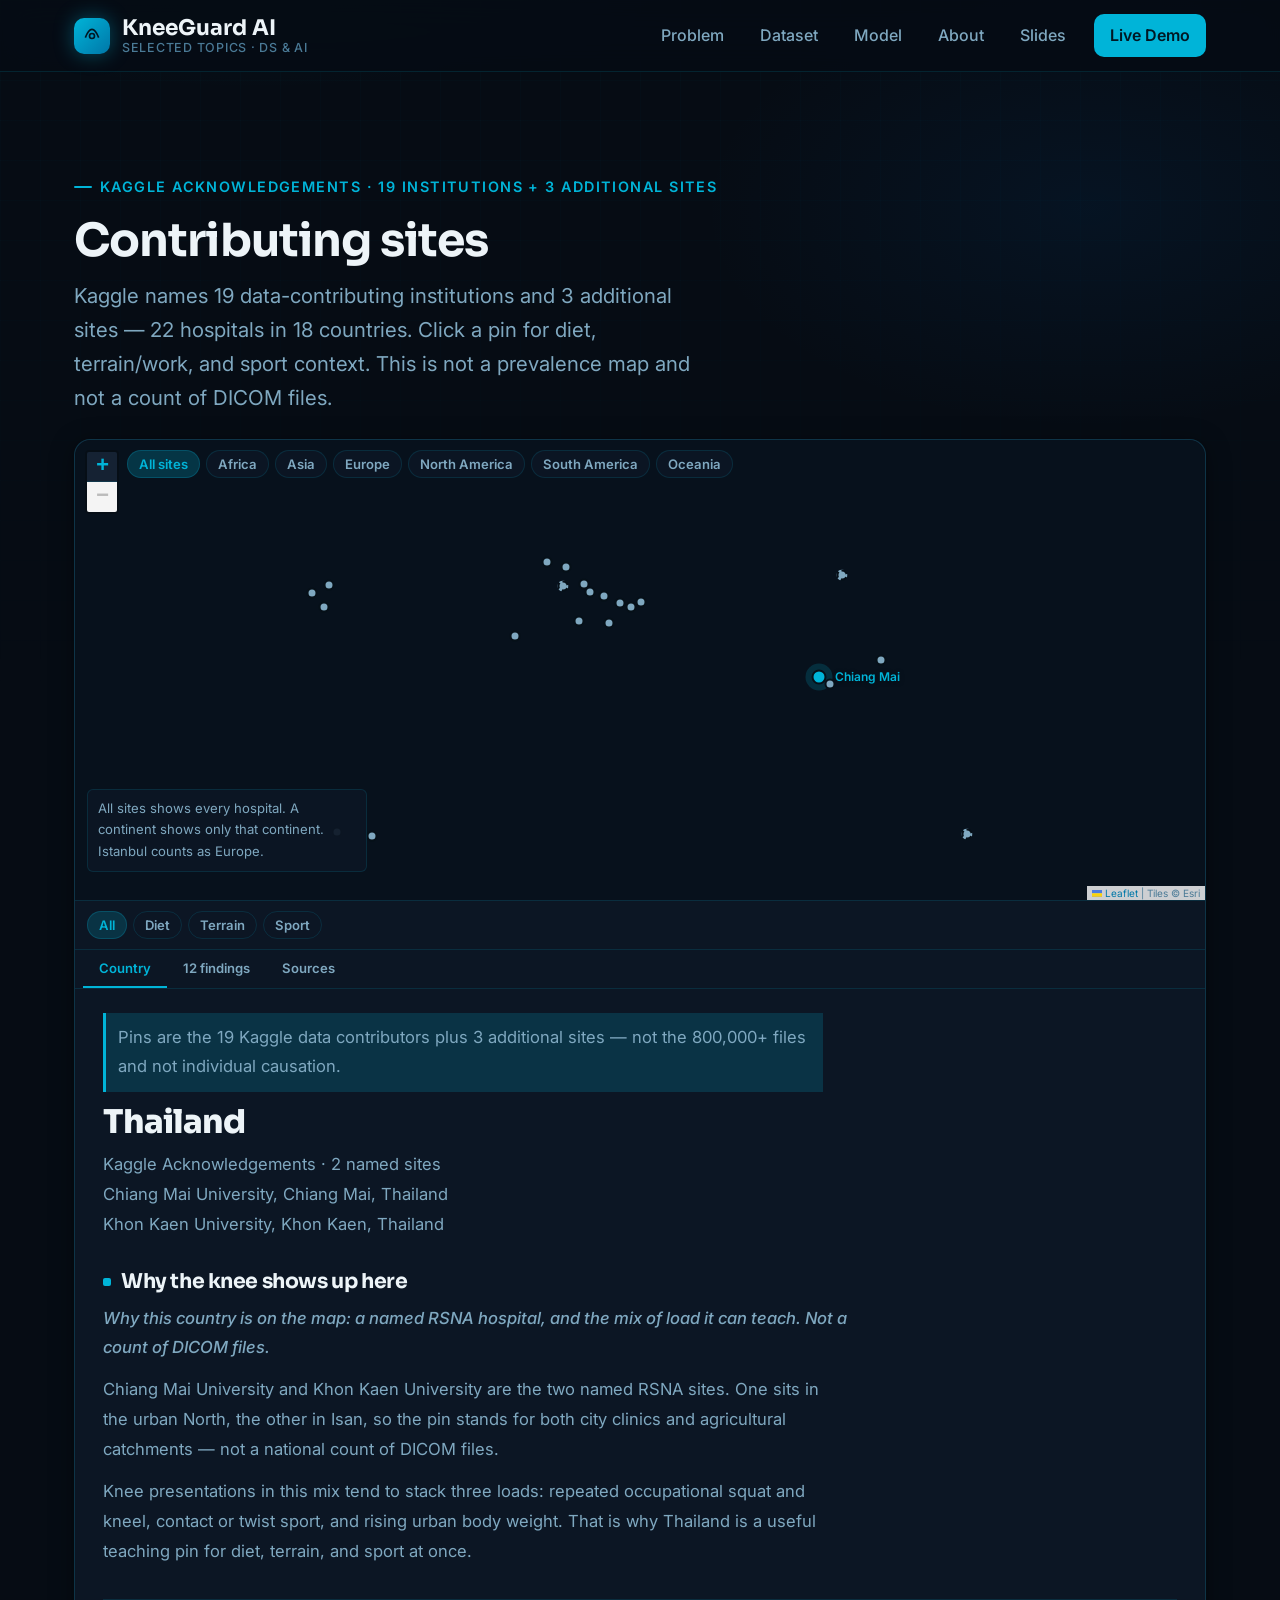
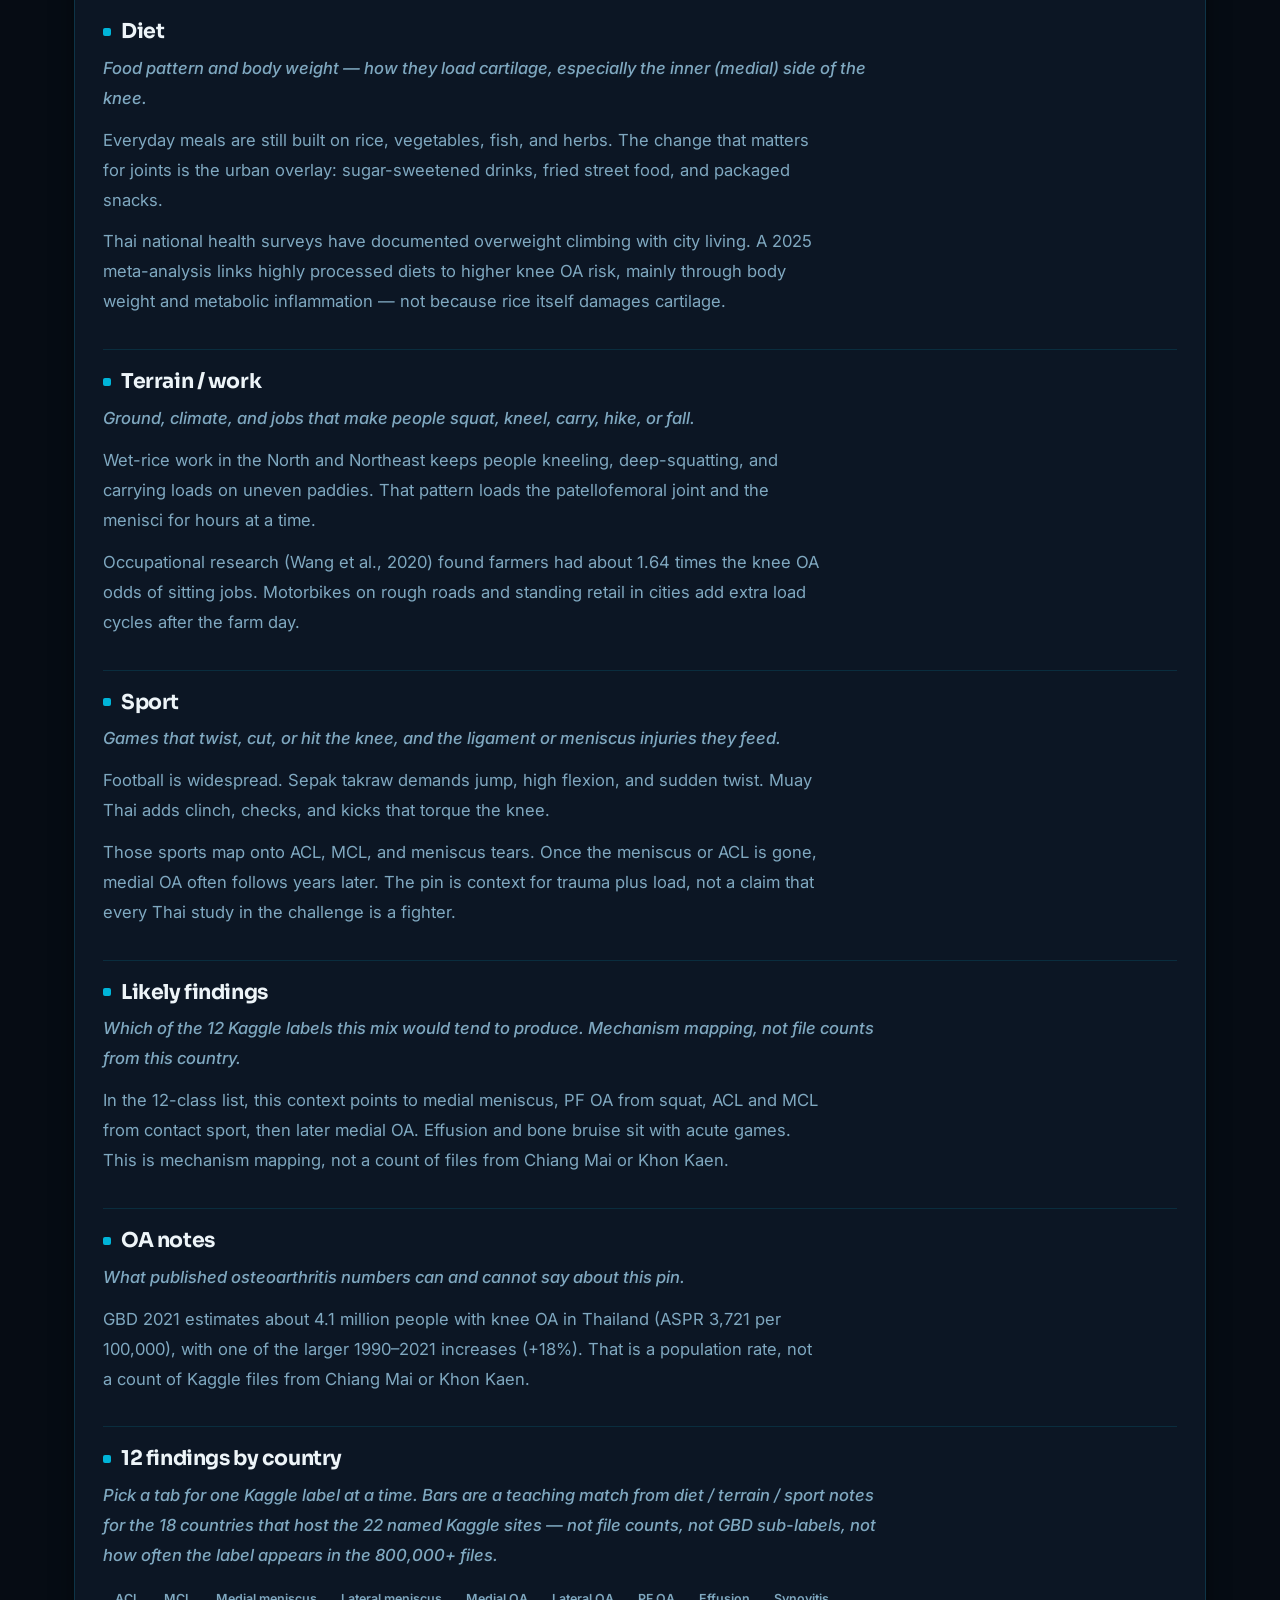
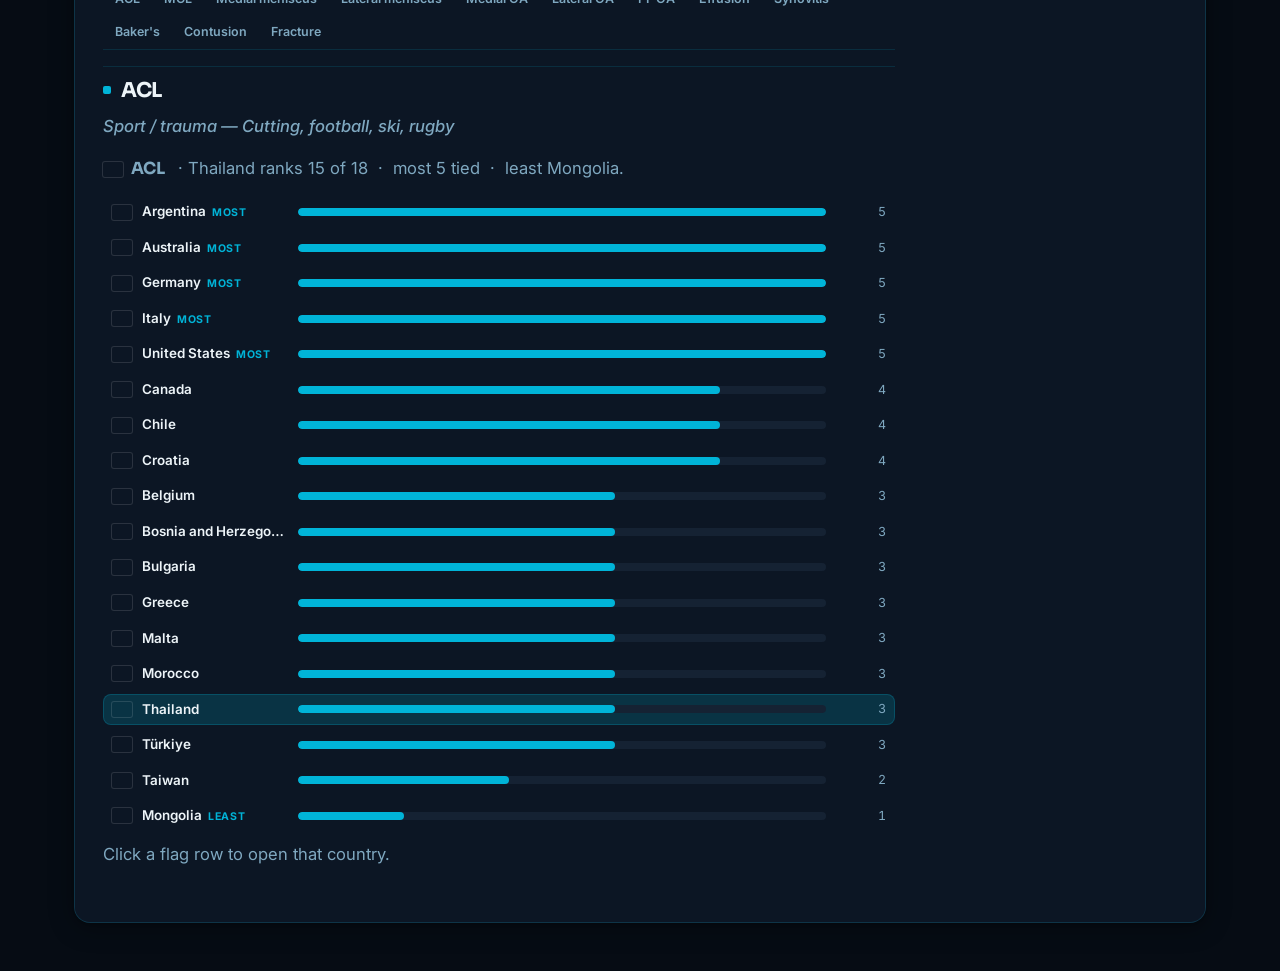
==== commit 36b03c1c: "Add continent filters to the contributing-sites map. Co-authored-by: Cursor <cursoragent@cursor.com>" ====
--- a/index.html
+++ b/index.html
@@ -52,7 +52,7 @@
           <div class="atlas-map">
             <div id="world-map" role="application" aria-label="World map of 22 named Kaggle contributing sites"></div>
             <div id="pin-hover" class="pin-hover" hidden></div>
-            <div class="atlas-legend">Hover a pin for the hospital · GBD 2021 is the country rate · not a political border</div>
+            <div class="atlas-legend">All sites shows every hospital. A continent shows only that continent. Istanbul counts as Europe.</div>
           </div>
           <aside class="atlas-panel">
             <div class="atlas-toolbar" id="map-lenses"></div>
--- a/assets/css/map.css
+++ b/assets/css/map.css
@@ -39,12 +39,30 @@
   color: var(--brand);
   border-color: var(--border);
 }
+.atlas-continents {
+  position: absolute;
+  z-index: 500;
+  top: 10px;
+  left: 52px;
+  right: 10px;
+  display: flex;
+  flex-wrap: wrap;
+  gap: 6px;
+  pointer-events: none;
+}
+.atlas-continents .atlas-chip {
+  pointer-events: auto;
+  background: rgba(12, 22, 36, 0.92);
+}
+.atlas-continents .atlas-chip.is-on {
+  background: rgba(0, 180, 216, 0.22);
+}
 .atlas-legend {
   position: absolute;
   z-index: 500;
   left: 12px;
   bottom: 28px;
-  max-width: 240px;
+  max-width: 280px;
   padding: 8px 10px;
   background: rgba(12, 22, 36, 0.92);
   border: 1px solid var(--border);
@@ -413,6 +431,10 @@
   .atlas-legend {
     display: none;
   }
+  .atlas-continents {
+    left: 10px;
+    top: 58px;
+  }
   .atlas-body {
     padding: 16px 16px 28px;
   }
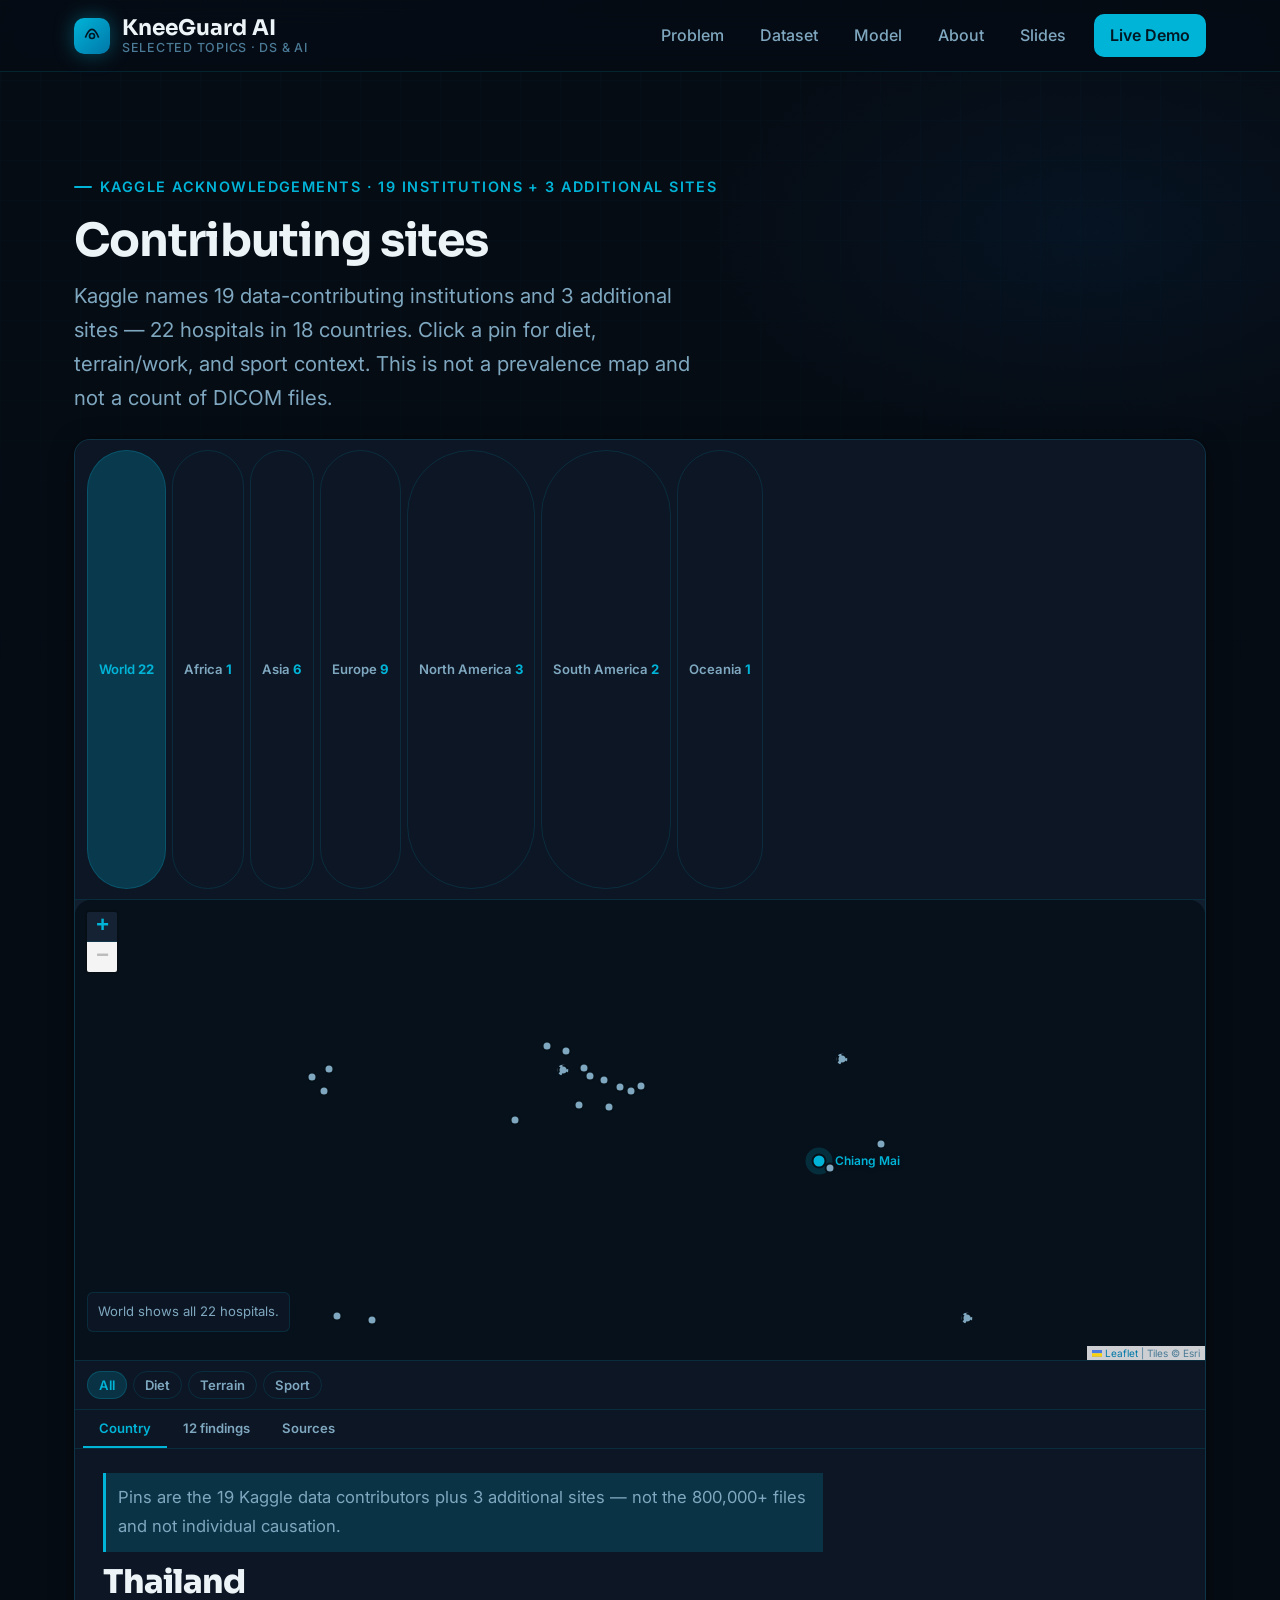
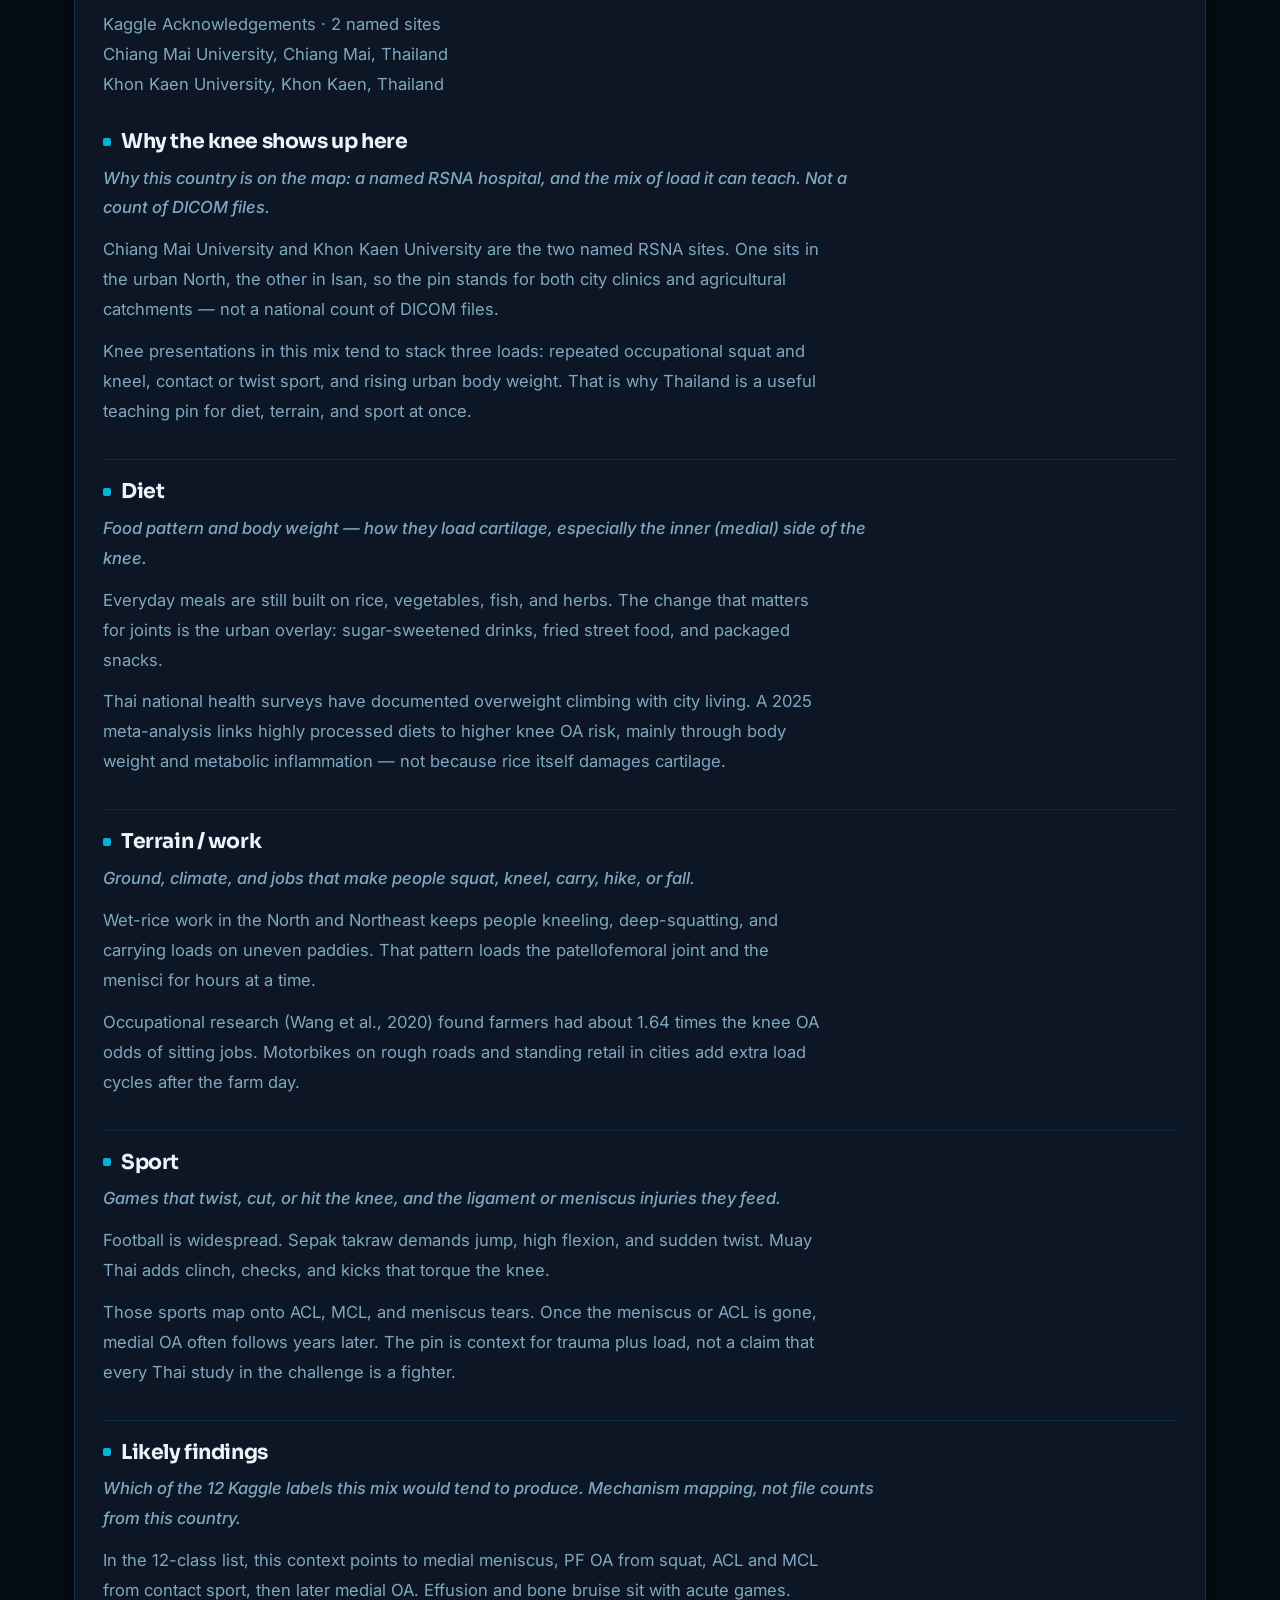
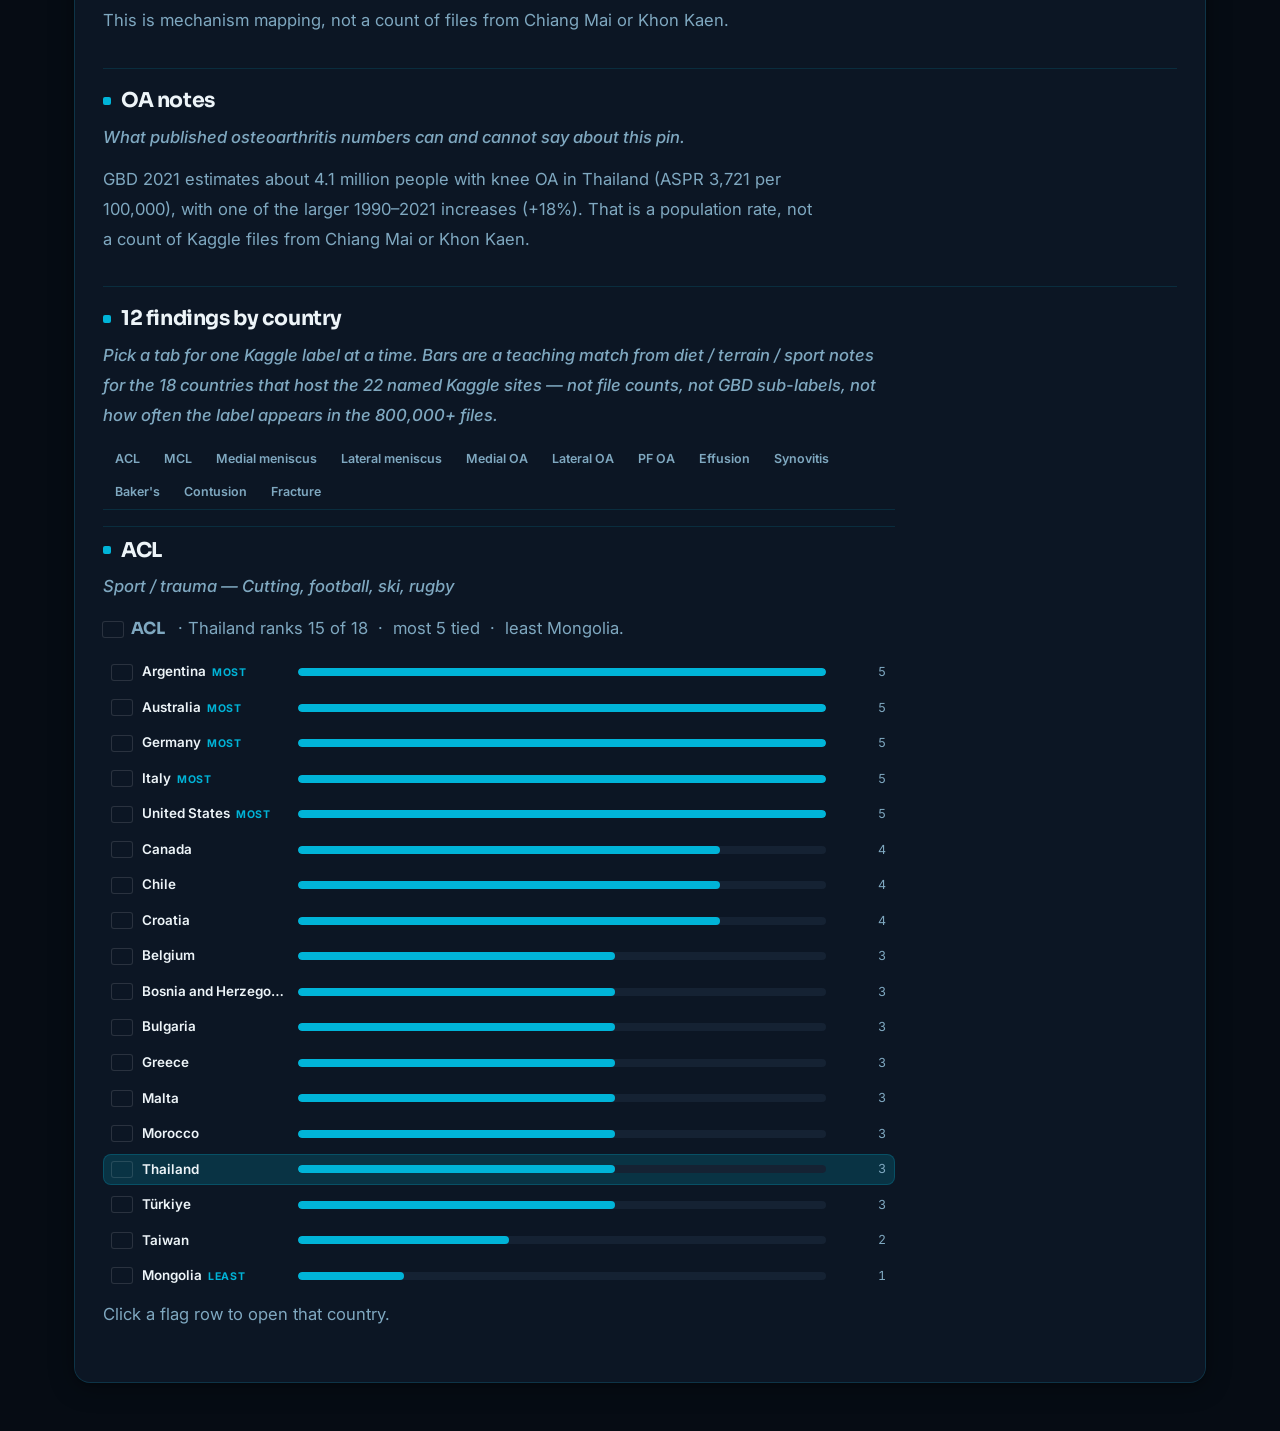
==== commit f42adadc: "Show every continent on its own, and World for all hospitals. Co-authored-by: Cursor <cursoragent@cu" ====
--- a/index.html
+++ b/index.html
@@ -7,7 +7,7 @@
   <meta name="description" content="Map of the 19 Kaggle data-contributing institutions plus 3 additional sites from the RSNA 2026 Acknowledgements." />
   <link rel="icon" type="image/svg+xml" href="assets/favicon.svg" />
   <link rel="stylesheet" href="assets/css/styles.css" />
-  <link rel="stylesheet" href="assets/css/map.css" />
+  <link rel="stylesheet" href="assets/css/map.css?v=world2" />
   <link rel="stylesheet" href="vendor/leaflet.css" />
 </head>
 <body>
@@ -52,7 +52,7 @@
           <div class="atlas-map">
             <div id="world-map" role="application" aria-label="World map of 22 named Kaggle contributing sites"></div>
             <div id="pin-hover" class="pin-hover" hidden></div>
-            <div class="atlas-legend">All sites shows every hospital. A continent shows only that continent. Istanbul counts as Europe.</div>
+            <div class="atlas-legend">World shows all 22 hospitals.</div>
           </div>
           <aside class="atlas-panel">
             <div class="atlas-toolbar" id="map-lenses"></div>
@@ -70,6 +70,6 @@
 
   <script src="assets/js/main.js"></script>
   <script src="vendor/leaflet.js"></script>
-  <script src="assets/js/world-map.js"></script>
+  <script src="assets/js/world-map.js?v=world2"></script>
 </body>
 </html>
--- a/assets/css/map.css
+++ b/assets/css/map.css
@@ -40,19 +40,18 @@
   border-color: var(--border);
 }
 .atlas-continents {
-  position: absolute;
-  z-index: 500;
-  top: 10px;
-  left: 52px;
-  right: 10px;
+  position: relative;
+  z-index: 2;
   display: flex;
   flex-wrap: wrap;
   gap: 6px;
-  pointer-events: none;
-}
-.atlas-continents .atlas-chip {
-  pointer-events: auto;
-  background: rgba(12, 22, 36, 0.92);
+  padding: 10px 12px;
+  border-bottom: 1px solid var(--border);
+  background: var(--bg-surface);
+}
+.atlas-continents .atlas-chip b {
+  font-weight: 700;
+  color: var(--brand);
 }
 .atlas-continents .atlas-chip.is-on {
   background: rgba(0, 180, 216, 0.22);
@@ -431,10 +430,6 @@
   .atlas-legend {
     display: none;
   }
-  .atlas-continents {
-    left: 10px;
-    top: 58px;
-  }
   .atlas-body {
     padding: 16px 16px 28px;
   }
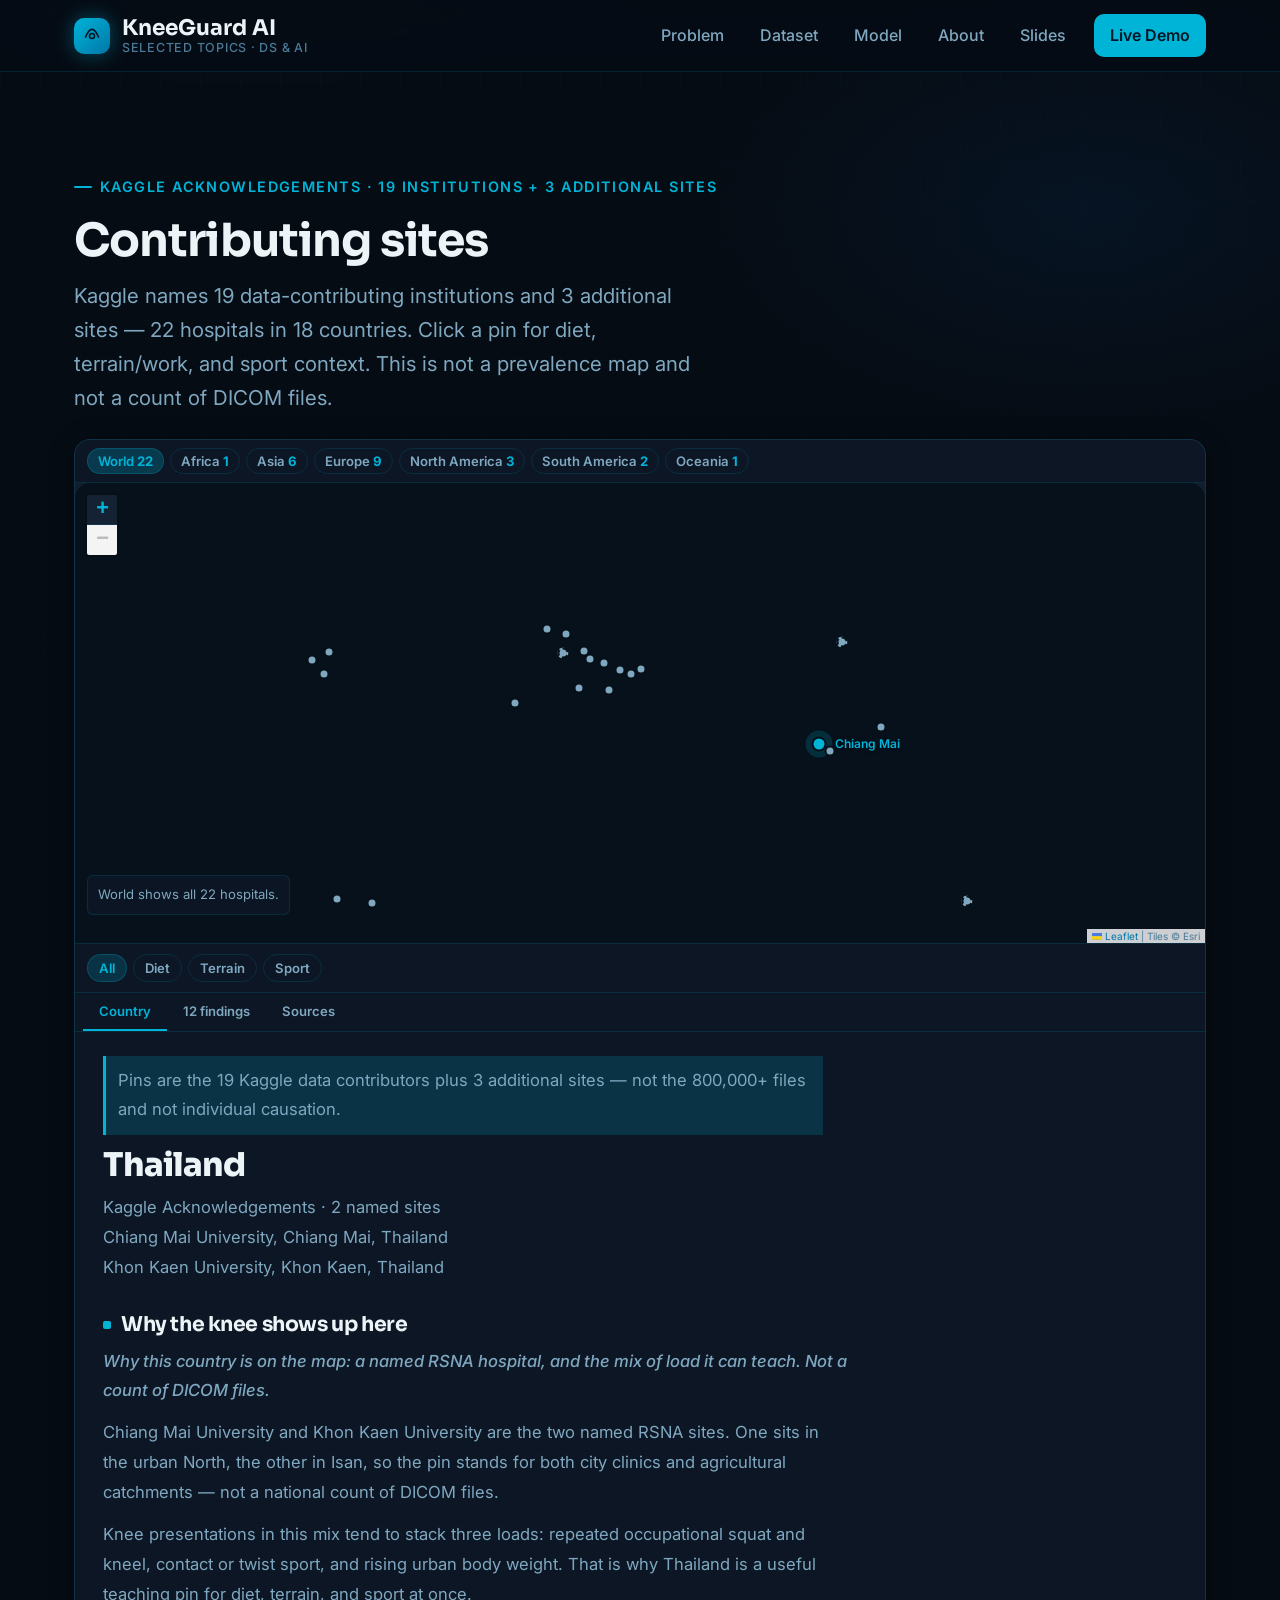
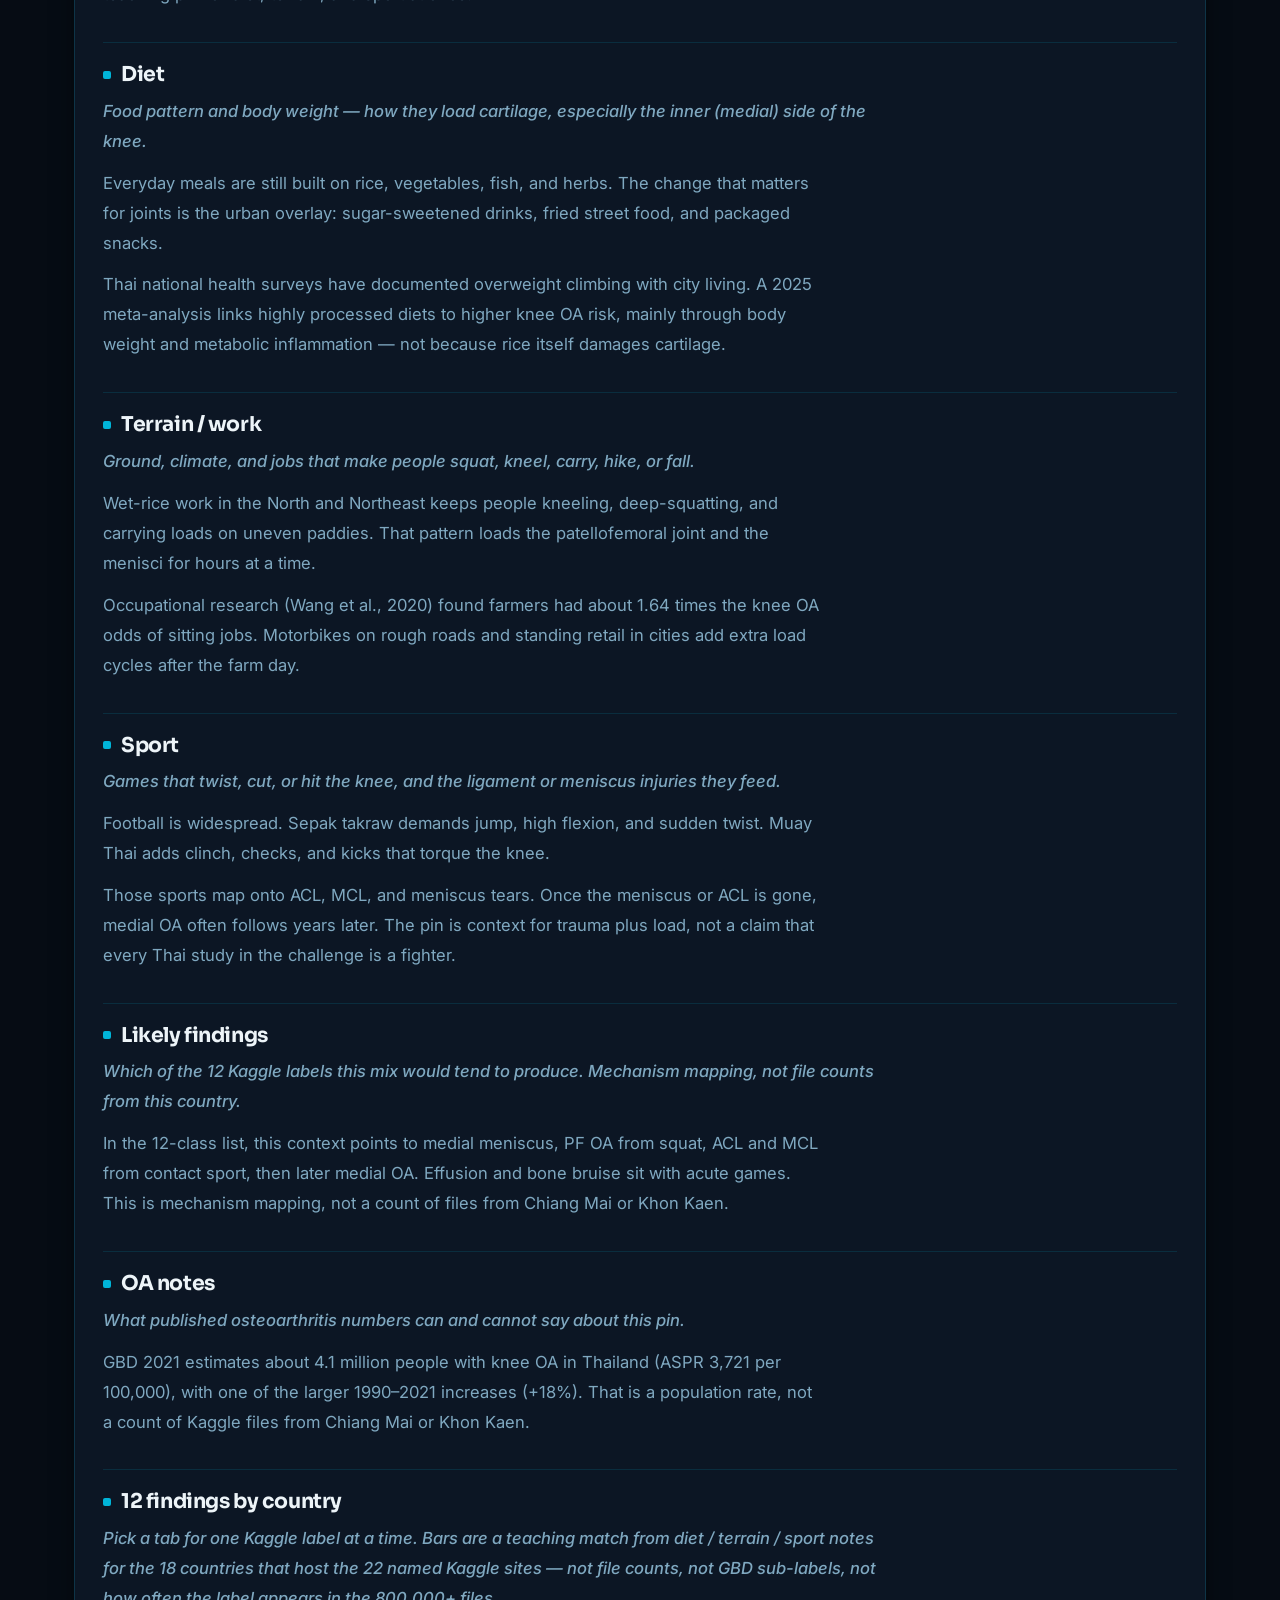
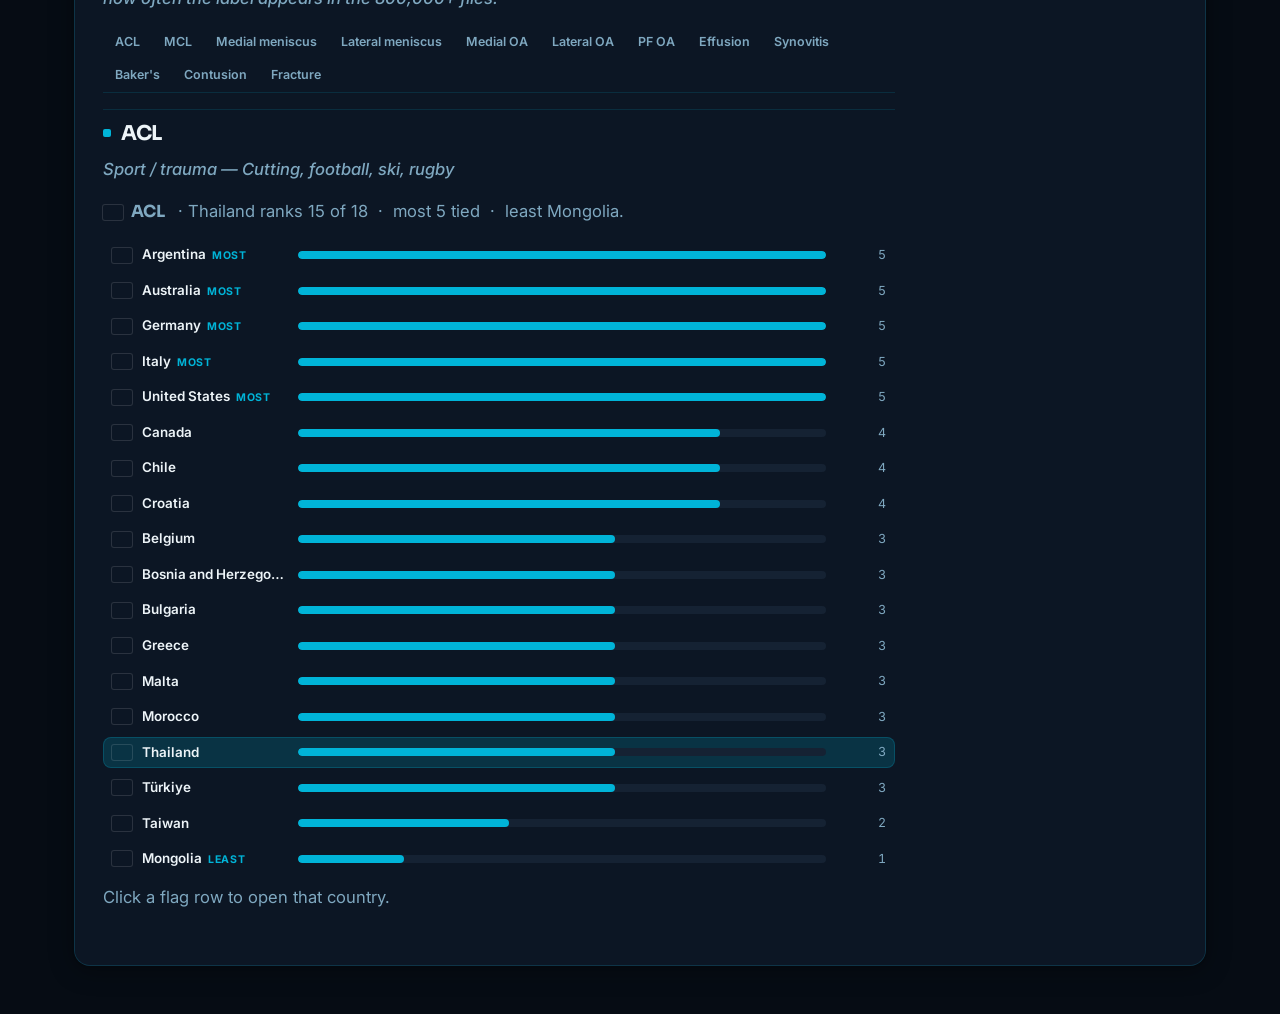
==== commit b1abbe78: "Shrink the continent buttons so they sit in one short row. Co-authored-by: Cursor <cursoragent@curso" ====
--- a/index.html
+++ b/index.html
@@ -7,7 +7,7 @@
   <meta name="description" content="Map of the 19 Kaggle data-contributing institutions plus 3 additional sites from the RSNA 2026 Acknowledgements." />
   <link rel="icon" type="image/svg+xml" href="assets/favicon.svg" />
   <link rel="stylesheet" href="assets/css/styles.css" />
-  <link rel="stylesheet" href="assets/css/map.css?v=world2" />
+  <link rel="stylesheet" href="assets/css/map.css?v=world3" />
   <link rel="stylesheet" href="vendor/leaflet.css" />
 </head>
 <body>
--- a/assets/css/map.css
+++ b/assets/css/map.css
@@ -3,7 +3,7 @@
 .atlas {
   display: grid;
   grid-template-columns: 1fr;
-  grid-template-rows: 460px auto;
+  grid-template-rows: auto 460px auto;
   height: auto;
   border: 1px solid var(--border);
   border-radius: var(--r-lg);
@@ -44,10 +44,18 @@
   z-index: 2;
   display: flex;
   flex-wrap: wrap;
+  align-items: center;
+  align-self: start;
   gap: 6px;
-  padding: 10px 12px;
+  padding: 8px 12px;
   border-bottom: 1px solid var(--border);
   background: var(--bg-surface);
+}
+.atlas-continents .atlas-chip {
+  flex: 0 0 auto;
+  height: auto;
+  align-self: center;
+  padding: 4px 10px;
 }
 .atlas-continents .atlas-chip b {
   font-weight: 700;
@@ -425,7 +433,7 @@
     min-height: 360px;
   }
   .atlas {
-    grid-template-rows: 360px auto;
+    grid-template-rows: auto 360px auto;
   }
   .atlas-legend {
     display: none;
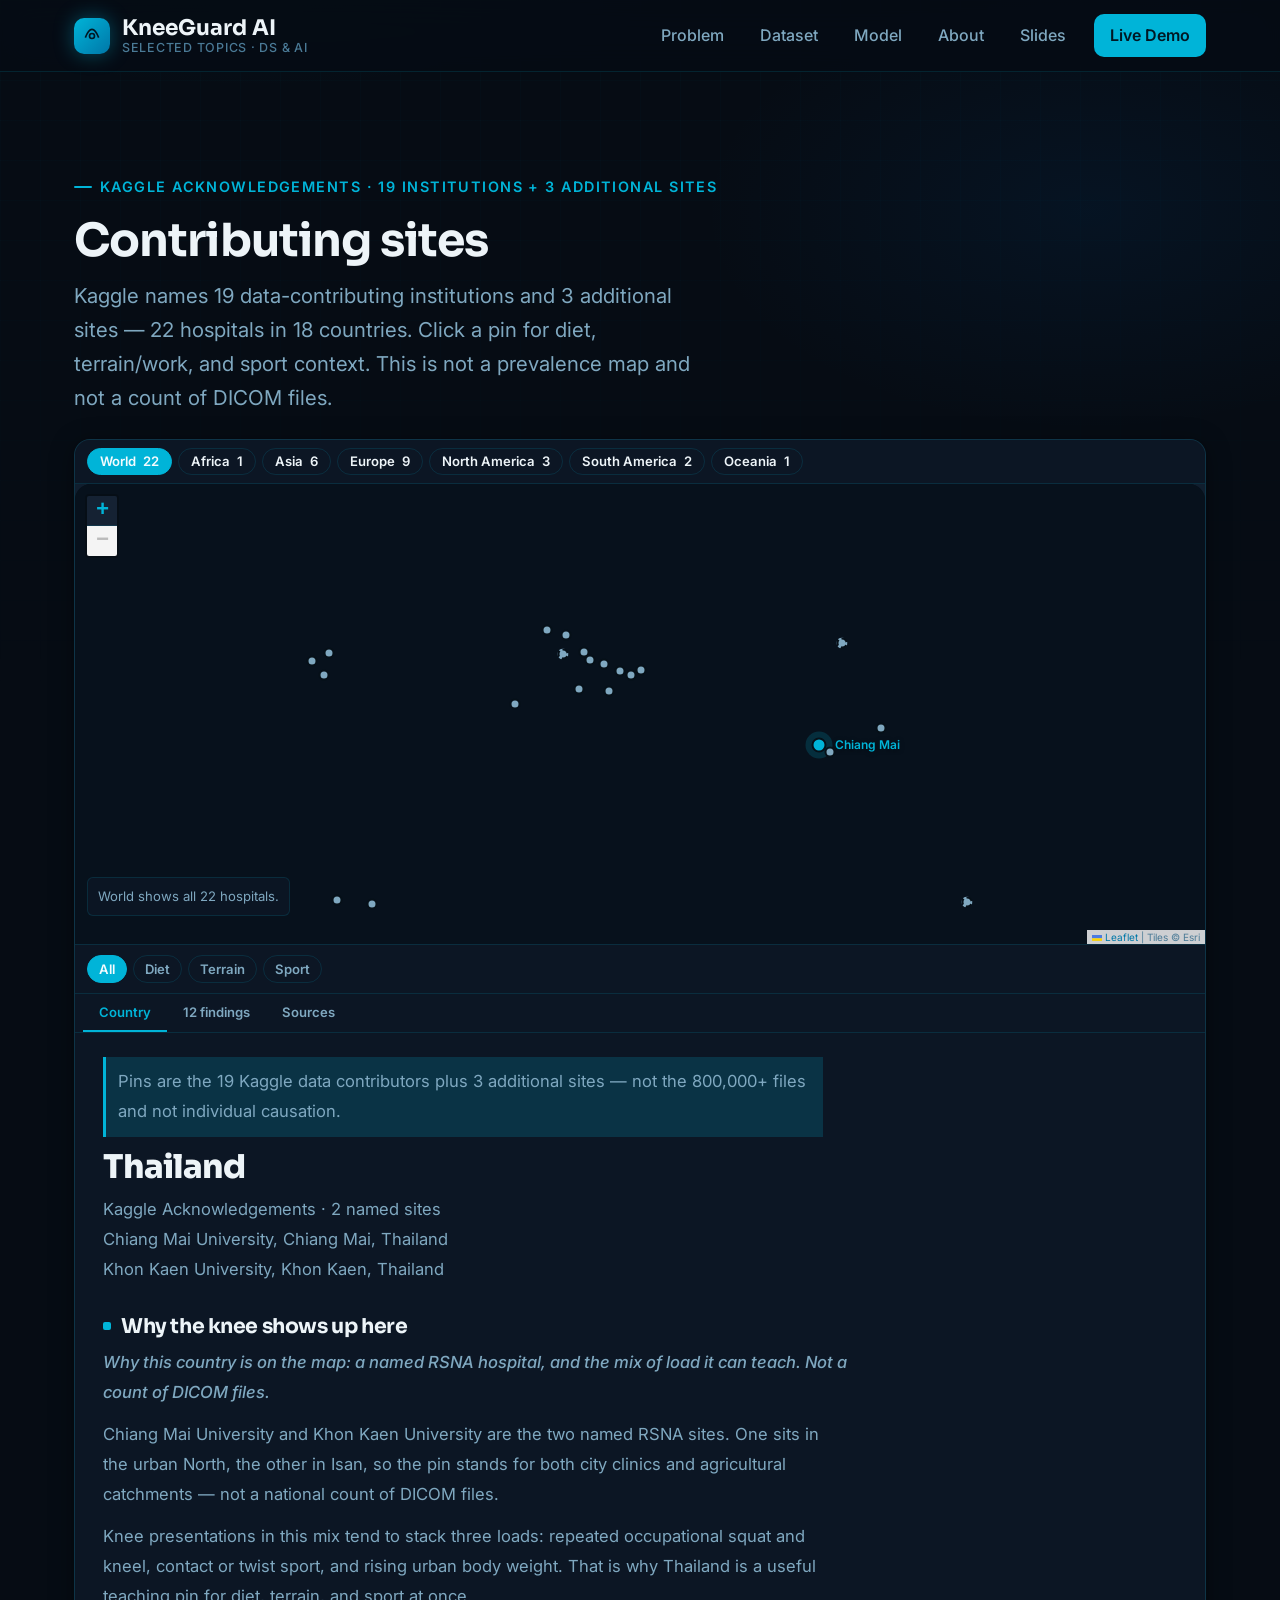
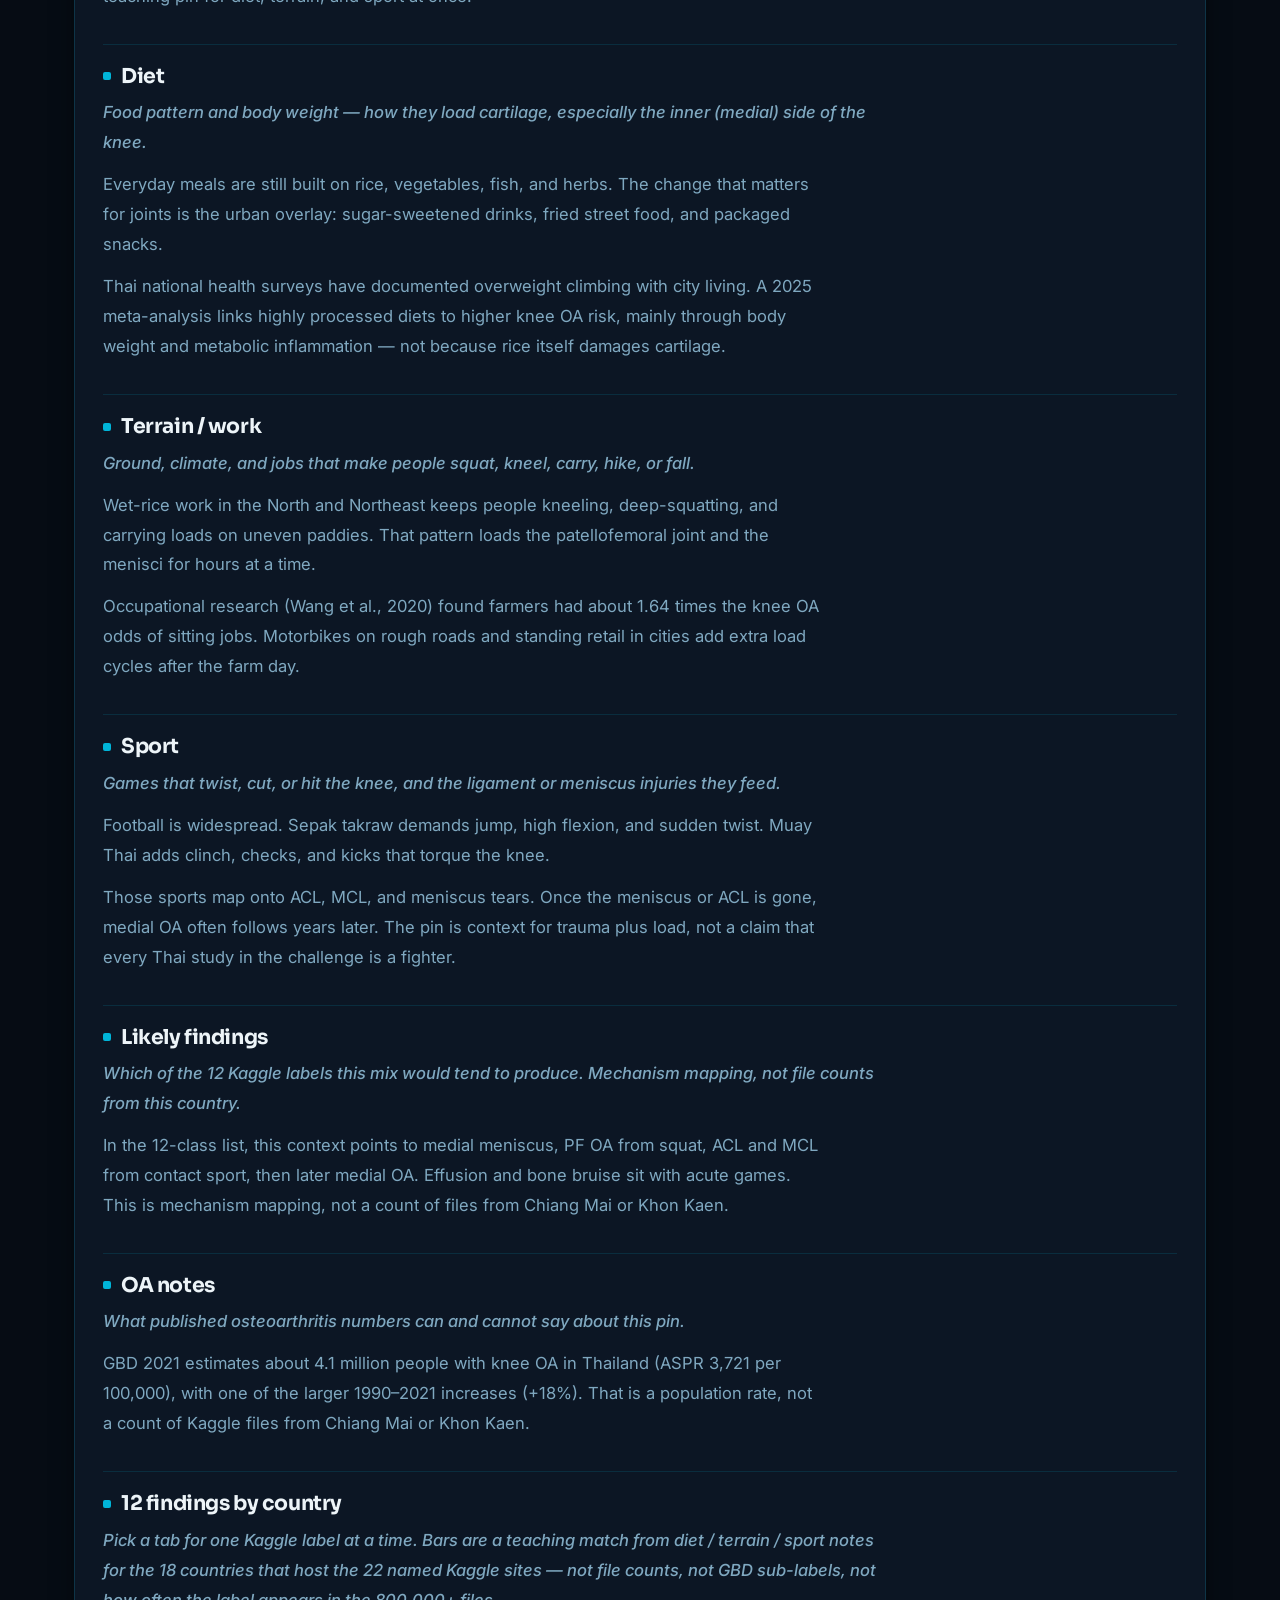
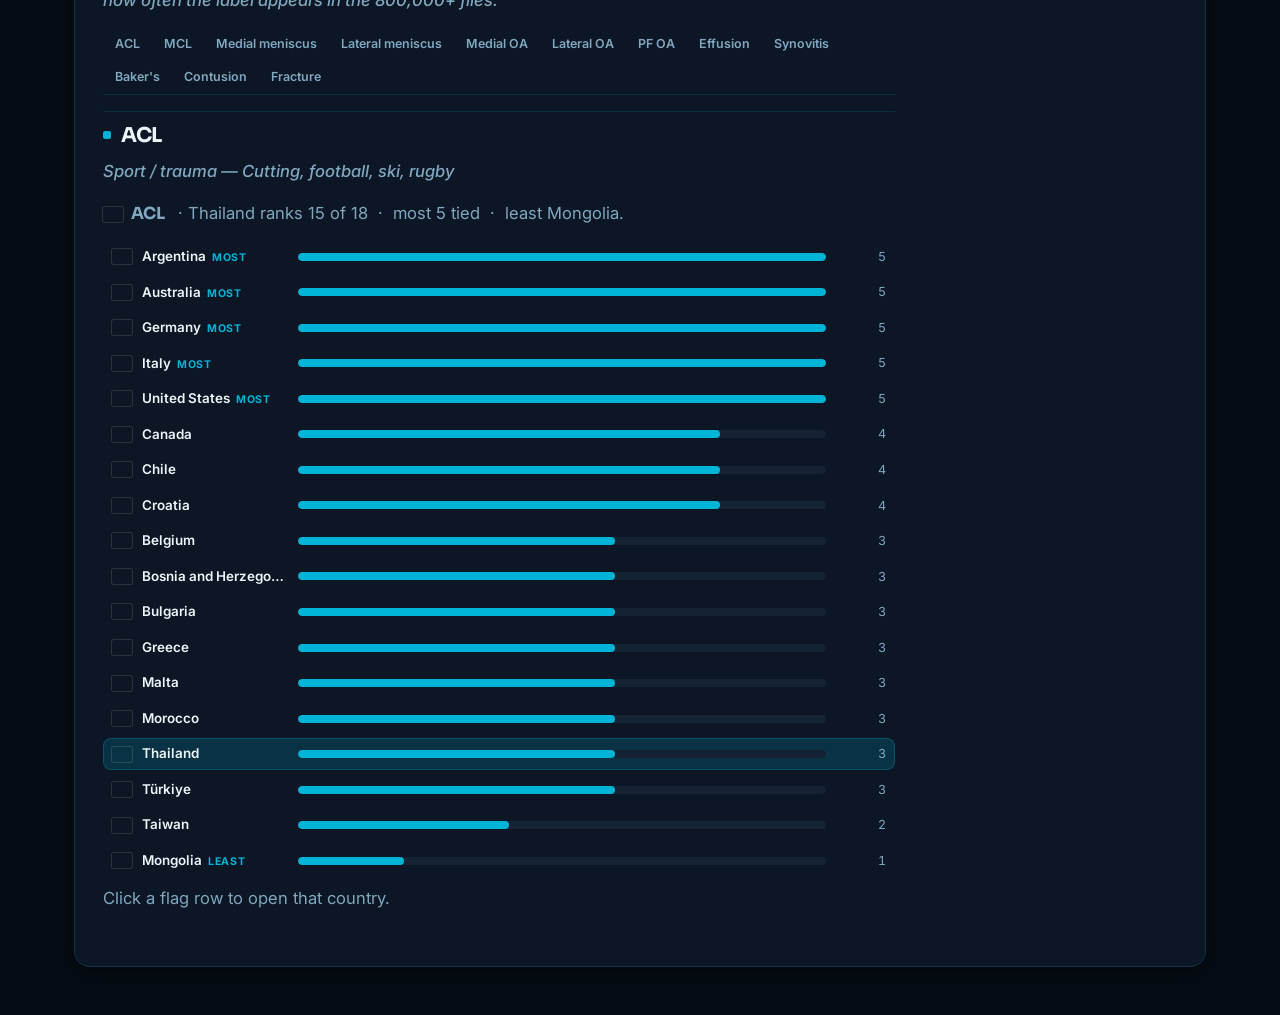
==== commit 6f0796b7: "Style continent chips as the same small pills as the lens bar. Co-authored-by: Cursor <cursoragent@c" ====
--- a/index.html
+++ b/index.html
@@ -7,7 +7,7 @@
   <meta name="description" content="Map of the 19 Kaggle data-contributing institutions plus 3 additional sites from the RSNA 2026 Acknowledgements." />
   <link rel="icon" type="image/svg+xml" href="assets/favicon.svg" />
   <link rel="stylesheet" href="assets/css/styles.css" />
-  <link rel="stylesheet" href="assets/css/map.css?v=world3" />
+  <link rel="stylesheet" href="assets/css/map.css?v=world4" />
   <link rel="stylesheet" href="vendor/leaflet.css" />
 </head>
 <body>
--- a/assets/css/map.css
+++ b/assets/css/map.css
@@ -55,14 +55,21 @@
   flex: 0 0 auto;
   height: auto;
   align-self: center;
-  padding: 4px 10px;
+  padding: 5px 12px;
+  line-height: 1.2;
+  color: var(--text-primary);
+  background: transparent;
 }
 .atlas-continents .atlas-chip b {
-  font-weight: 700;
-  color: var(--brand);
-}
+  margin-left: 4px;
+  font-weight: 600;
+  color: inherit;
+}
+.atlas-toolbar .atlas-chip.is-on,
 .atlas-continents .atlas-chip.is-on {
-  background: rgba(0, 180, 216, 0.22);
+  background: var(--brand);
+  color: #f4fbfe;
+  border-color: var(--brand);
 }
 .atlas-legend {
   position: absolute;
